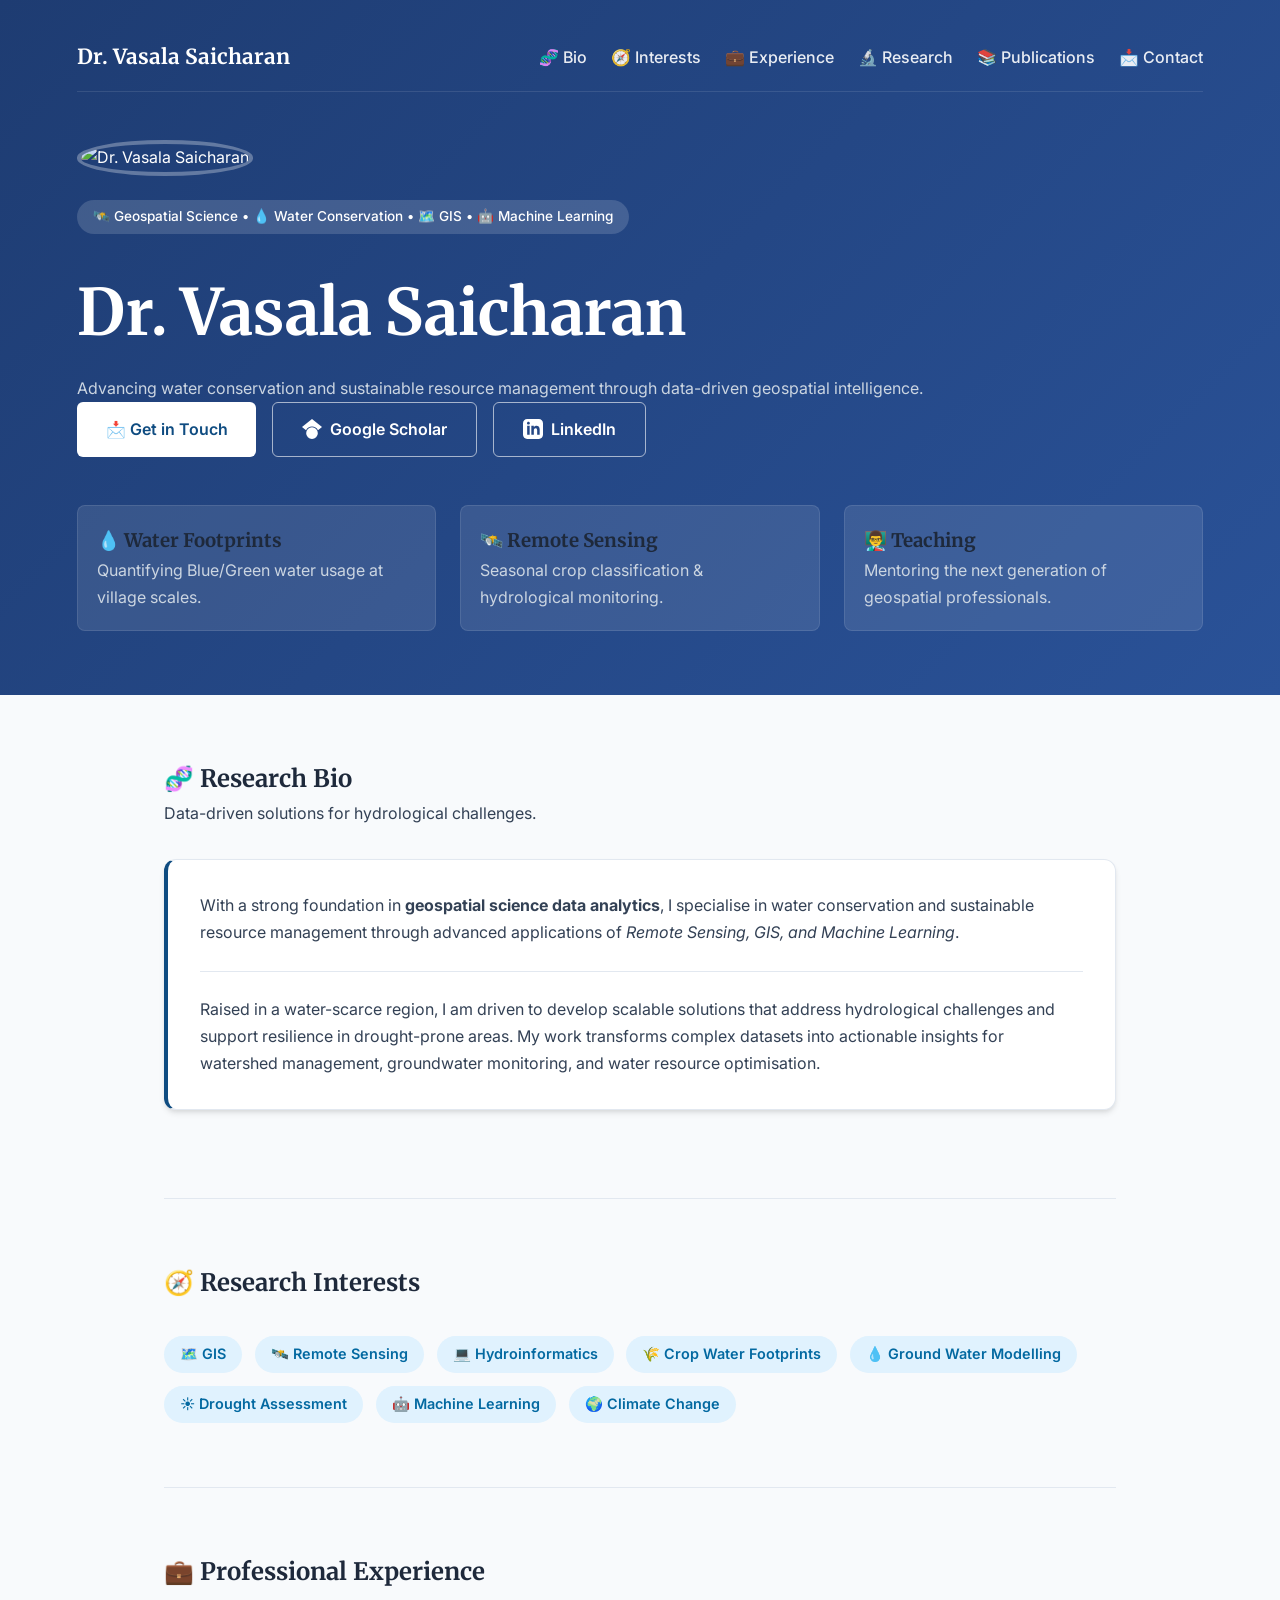
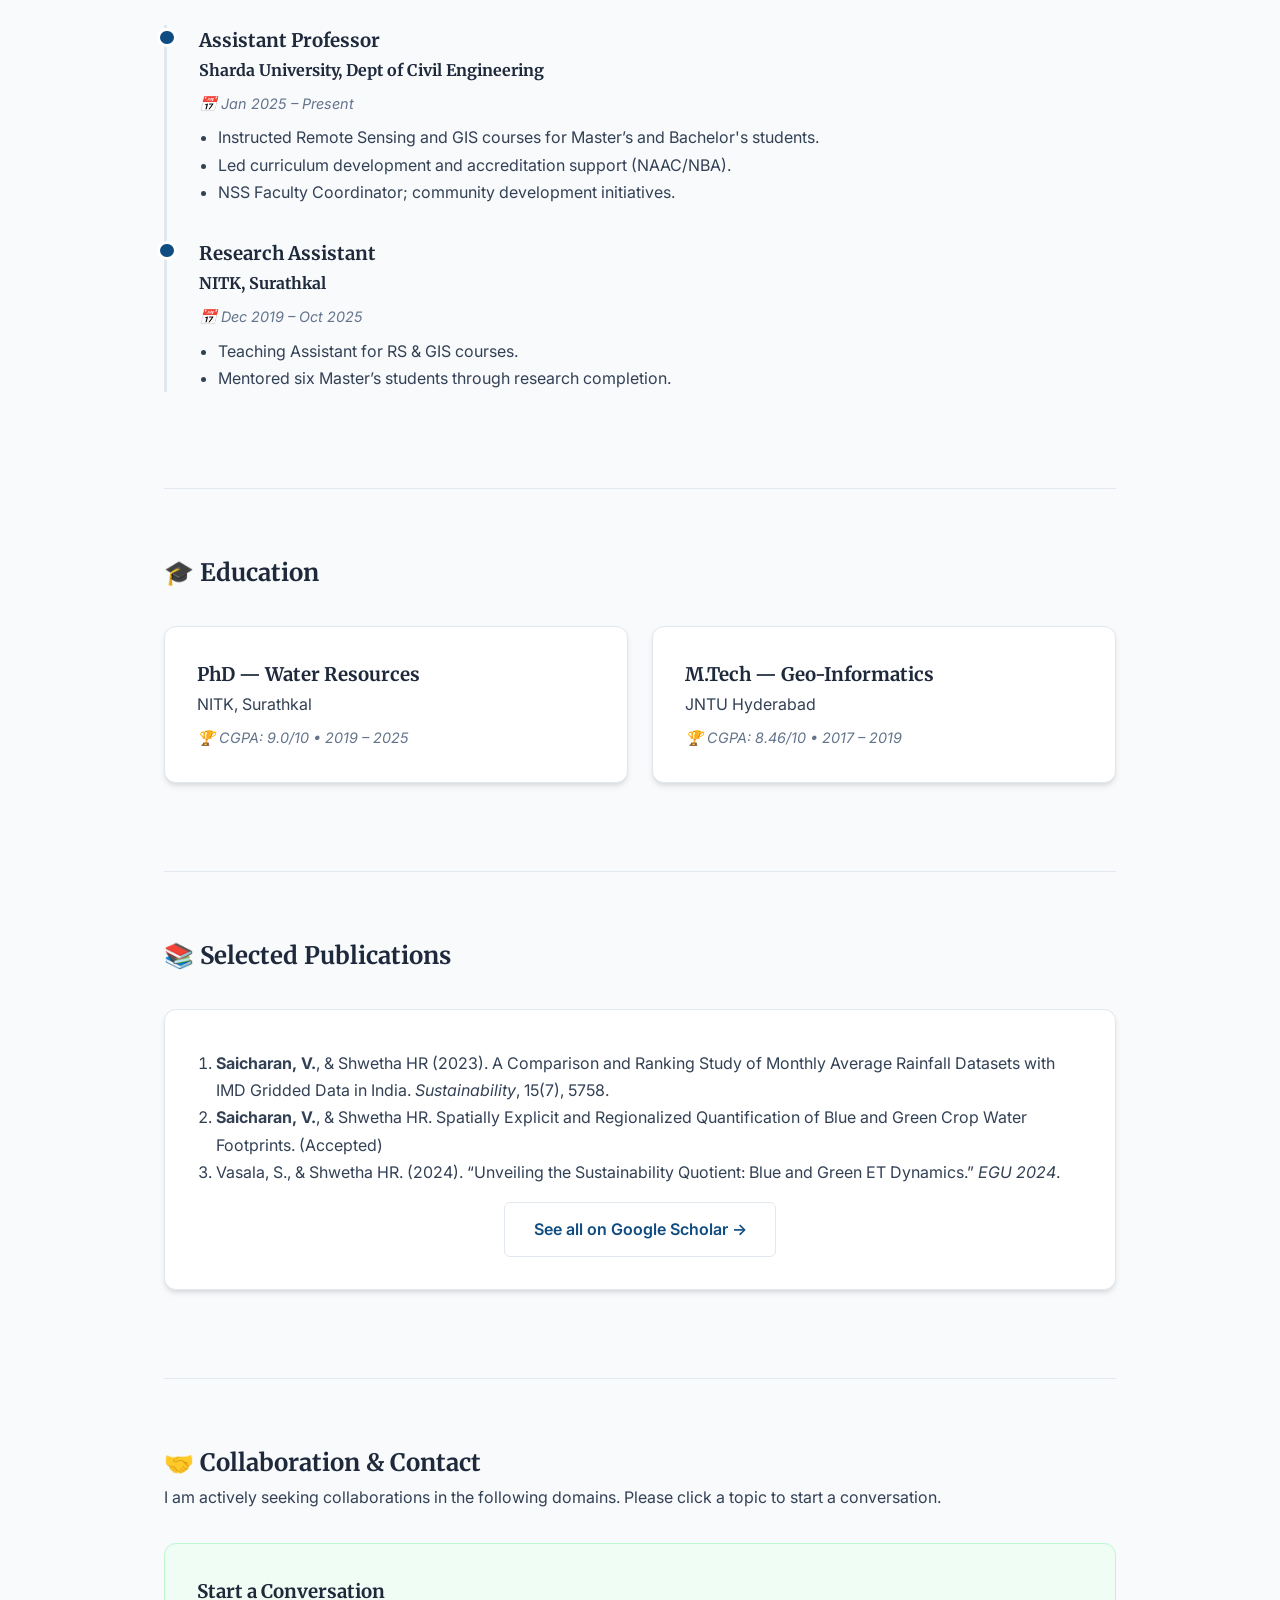
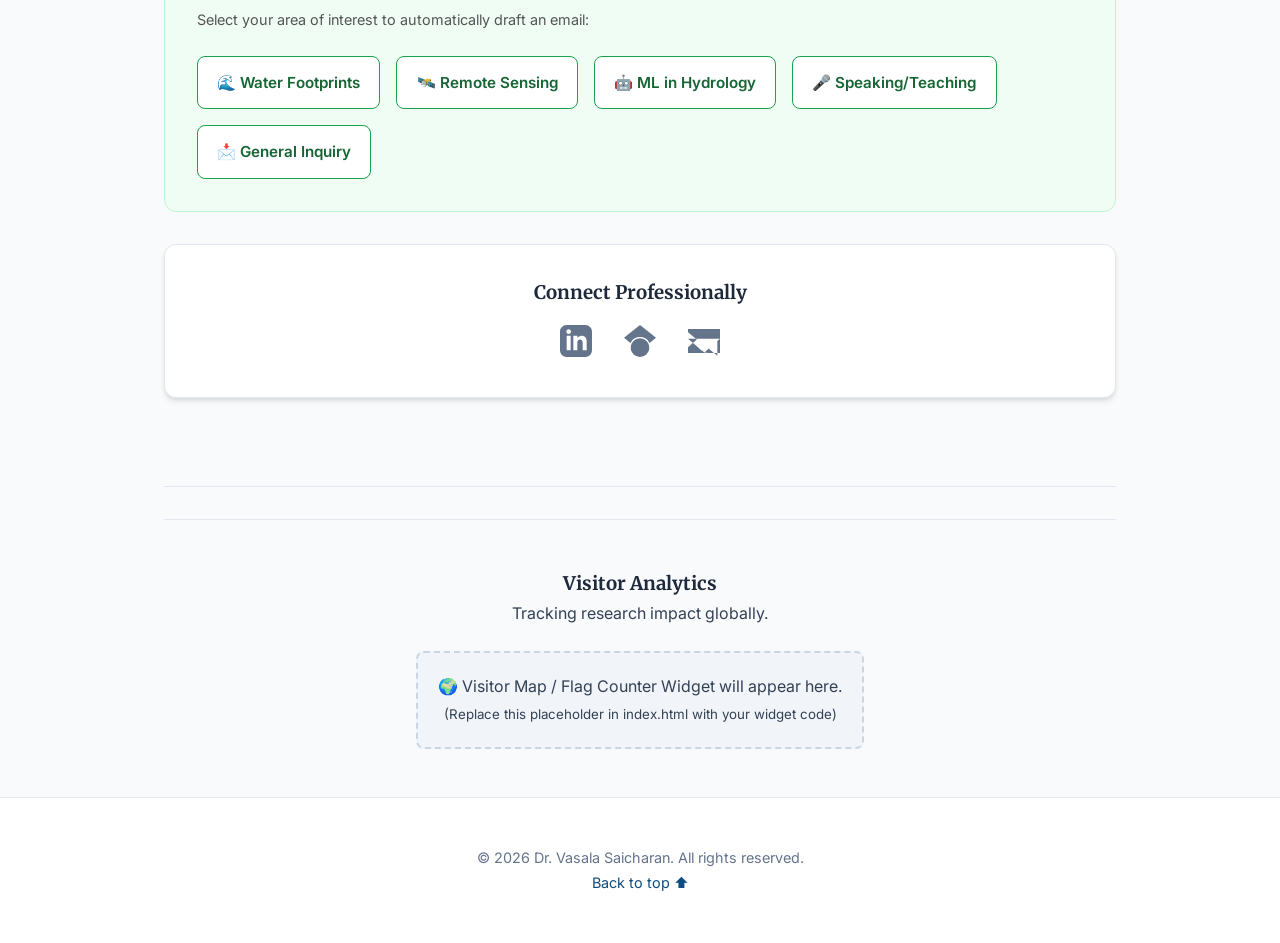
==== index.html @ 980e7f4f "Update index.html" ====
<!doctype html>
<html lang="en">
  <head>
    <meta charset="utf-8" />
    <meta name="viewport" content="width=device-width, initial-scale=1" />
    <title>Dr. Vasala Saicharan | Geospatial Scientist</title>
    <meta
      name="description"
      content="Dr. Vasala Saicharan — Geospatial science, water conservation, GIS, remote sensing, and machine learning."
    />
    <!-- Fonts -->
    <link rel="preconnect" href="https://fonts.googleapis.com">
    <link rel="preconnect" href="https://fonts.gstatic.com" crossorigin>
    <link href="https://fonts.googleapis.com/css2?family=Inter:wght@400;500;600&family=Merriweather:ital,wght@0,300;0,400;0,700;1,400&display=swap" rel="stylesheet">
    <link rel="stylesheet" href="styles.css" />
  </head>
  <body>
    <header class="hero" id="top">
      <nav class="nav">
        <div class="brand">Dr. Vasala Saicharan</div>
        <div class="nav-links">
          <a href="#bio">🧬 Bio</a>
          <a href="#interests">🧭 Interests</a>
          <a href="#experience">💼 Experience</a>
          <a href="#research">🔬 Research</a>
          <a href="#publications">📚 Publications</a>
          <a href="#contact">📩 Contact</a>
        </div>
      </nav>

      <div class="hero-content">
        <!-- Profile Picture Placeholder -->
        <div class="profile-container">
            <div class="profile-pic-placeholder">
                <img src="https://ui-avatars.com/api/?name=Vasala+Saicharan&background=0D8ABC&color=fff&size=200" alt="Dr. Vasala Saicharan" class="profile-img">
            </div>
        </div>
        
        <p class="tag">🛰️ Geospatial Science • 💧 Water Conservation • 🗺️ GIS • 🤖 Machine Learning</p>
        <h1>Dr. Vasala Saicharan</h1>
        <p class="subtitle">
          Advancing water conservation and sustainable resource management through
          data-driven geospatial intelligence.
        </p>
        
        <!-- Social & Contact Links with Icons -->
        <div class="hero-cta">
            <a class="button primary" href="#contact">
                <span>📩 Get in Touch</span>
            </a>
            <a class="button ghost icon-btn" href="https://scholar.google.com/citations?user=fa0S0s4AAAAJ&hl=en&oi=sra" target="_blank">
                <!-- Google Scholar SVG -->
                <svg viewBox="0 0 24 24" fill="currentColor" width="20" height="20"><path d="M12 24a7 7 0 1 1 0-14 7 7 0 0 1 0 14zm0-24L0 9.5l4.838 3.94A8 8 0 0 1 12 9a8 8 0 0 1 7.162 4.44L24 9.5z"/></svg>
                Google Scholar
            </a>
            <a class="button ghost icon-btn" href="https://www.linkedin.com/in/your-profile-placeholder" target="_blank">
                <!-- LinkedIn SVG -->
                <svg viewBox="0 0 24 24" fill="currentColor" width="20" height="20"><path d="M19 0h-14c-2.761 0-5 2.239-5 5v14c0 2.761 2.239 5 5 5h14c2.762 0 5-2.239 5-5v-14c0-2.761-2.238-5-5-5zm-11 19h-3v-11h3v11zm-1.5-12.268c-.966 0-1.75-.79-1.75-1.764s.784-1.764 1.75-1.764 1.75.79 1.75 1.764-.783 1.764-1.75 1.764zm13.5 12.268h-3v-5.604c0-3.368-4-3.113-4 0v5.604h-3v-11h3v1.765c1.396-2.586 7-2.777 7 2.476v6.759z"/></svg>
                LinkedIn
            </a>
        </div>
        
        <div class="hero-highlights">
          <div class="highlight-item">
            <h3>💧 Water Footprints</h3>
            <p>Quantifying Blue/Green water usage at village scales.</p>
          </div>
          <div class="highlight-item">
            <h3>🛰️ Remote Sensing</h3>
            <p>Seasonal crop classification & hydrological monitoring.</p>
          </div>
          <div class="highlight-item">
            <h3>👨‍🏫 Teaching</h3>
            <p>Mentoring the next generation of geospatial professionals.</p>
          </div>
        </div>
      </div>
    </header>

    <main>
      <section id="bio" class="section">
        <div class="section-header">
          <h2>🧬 Research Bio</h2>
          <p>Data-driven solutions for hydrological challenges.</p>
        </div>
        <div class="card bio-card">
          <p>
            With a strong foundation in <strong>geospatial science data analytics</strong>, I specialise in water conservation and
            sustainable resource management through advanced applications of <em>Remote Sensing, GIS, and Machine Learning</em>.
          </p>
          <hr class="divider">
          <p>
            Raised in a water-scarce region, I am driven to develop scalable solutions that address hydrological
            challenges and support resilience in drought-prone areas. My work transforms complex
            datasets into actionable insights for watershed management, groundwater
            monitoring, and water resource optimisation.
          </p>
        </div>
      </section>

      <section id="interests" class="section alt">
        <div class="section-header">
          <h2>🧭 Research Interests</h2>
        </div>
        <div class="pill-grid">
          <span>🗺️ GIS</span>
          <span>🛰️ Remote Sensing</span>
          <span>💻 Hydroinformatics</span>
          <span>🌾 Crop Water Footprints</span>
          <span>💧 Ground Water Modelling</span>
          <span>☀️ Drought Assessment</span>
          <span>🤖 Machine Learning</span>
          <span>🌍 Climate Change</span>
        </div>
      </section>

      <section id="experience" class="section">
        <div class="section-header">
          <h2>💼 Professional Experience</h2>
        </div>
        <div class="timeline">
          <div class="timeline-item">
            <div class="timeline-marker"></div>
            <div class="timeline-content">
                <h3>Assistant Professor</h3>
                <h4>Sharda University, Dept of Civil Engineering</h4>
                <span class="meta">📅 Jan 2025 – Present</span>
                <ul>
                  <li>Instructed Remote Sensing and GIS courses for Master’s and Bachelor's students.</li>
                  <li>Led curriculum development and accreditation support (NAAC/NBA).</li>
                  <li>NSS Faculty Coordinator; community development initiatives.</li>
                </ul>
            </div>
          </div>
          <div class="timeline-item">
            <div class="timeline-marker"></div>
            <div class="timeline-content">
                <h3>Research Assistant</h3>
                <h4>NITK, Surathkal</h4>
                <span class="meta">📅 Dec 2019 – Oct 2025</span>
                <ul>
                  <li>Teaching Assistant for RS & GIS courses.</li>
                  <li>Mentored six Master’s students through research completion.</li>
                </ul>
            </div>
          </div>
        </div>
      </section>

      <section id="education" class="section alt">
        <div class="section-header">
          <h2>🎓 Education</h2>
        </div>
        <div class="card-grid">
          <div class="card academic-card">
            <h3>PhD — Water Resources</h3>
            <p class="institution">NITK, Surathkal</p>
            <p class="meta">🏆 CGPA: 9.0/10 • 2019 – 2025</p>
          </div>
          <div class="card academic-card">
            <h3>M.Tech — Geo-Informatics</h3>
            <p class="institution">JNTU Hyderabad</p>
            <p class="meta">🏆 CGPA: 8.46/10 • 2017 – 2019</p>
          </div>
        </div>
      </section>

      <section id="publications" class="section">
        <div class="section-header">
          <h2>📚 Selected Publications</h2>
        </div>
        <div class="card">
          <ol class="pub-list">
            <li><strong>Saicharan, V.</strong>, & Shwetha HR (2023). A Comparison and Ranking Study of Monthly Average Rainfall Datasets with IMD Gridded Data in India. <em>Sustainability</em>, 15(7), 5758.</li>
            <li><strong>Saicharan, V.</strong>, & Shwetha HR. Spatially Explicit and Regionalized Quantification of Blue and Green Crop Water Footprints. (Accepted)</li>
            <li>Vasala, S., & Shwetha HR. (2024). “Unveiling the Sustainability Quotient: Blue and Green ET Dynamics.” <em>EGU 2024</em>.</li>
          </ol>
          <div style="margin-top: 1rem; text-align: center;">
              <a href="https://scholar.google.com/citations?user=fa0S0s4AAAAJ&hl=en&oi=sra" class="button ghost" style="color: var(--primary); border-color: var(--border);">See all on Google Scholar →</a>
          </div>
        </div>
      </section>

      <section id="contact" class="section alt">
        <div class="section-header">
          <h2>🤝 Collaboration & Contact</h2>
          <p>I am actively seeking collaborations in the following domains. Please click a topic to start a conversation.</p>
        </div>

        <div class="collaboration-box">
            <h3>Start a Conversation</h3>
            <p style="font-size: 0.9rem; margin-bottom: 1.5rem; color: #555;">Select your area of interest to automatically draft an email:</p>
            
            <div class="quick-connect-grid">
                <a href="mailto:saicharan@example.com?subject=Collaboration Interest: Water Footprint Analysis&body=Dear Dr. Saicharan,%0D%0A%0D%0AI am interested in discussing your work on Water Footprints..." class="connect-btn">
                    🌊 Water Footprints
                </a>
                <a href="mailto:saicharan@example.com?subject=Collaboration Interest: Remote Sensing Applications&body=Dear Dr. Saicharan,%0D%0A%0D%0AI would like to collaborate on Remote Sensing projects..." class="connect-btn">
                    🛰️ Remote Sensing
                </a>
                <a href="mailto:saicharan@example.com?subject=Collaboration Interest: Machine Learning in Hydrology&body=Dear Dr. Saicharan,%0D%0A%0D%0AI am interested in your ML applications in hydrology..." class="connect-btn">
                    🤖 ML in Hydrology
                </a>
                <a href="mailto:saicharan@example.com?subject=Speaking/Teaching Inquiry&body=Dear Dr. Saicharan,%0D%0A%0D%0AWe are interested in inviting you for..." class="connect-btn">
                    🎤 Speaking/Teaching
                </a>
                <a href="mailto:saicharan@example.com?subject=General Inquiry&body=Dear Dr. Saicharan," class="connect-btn">
                    📩 General Inquiry
                </a>
            </div>
        </div>

        <div class="card-grid" style="margin-top: 2rem;">
            <div class="card center-text">
                <h3>Connect Professionally</h3>
                <div class="social-row">
                    <a href="https://www.linkedin.com/in/your-profile-placeholder" target="_blank" class="social-link" title="LinkedIn">
                        <svg viewBox="0 0 24 24" fill="currentColor" width="32" height="32"><path d="M19 0h-14c-2.761 0-5 2.239-5 5v14c0 2.761 2.239 5 5 5h14c2.762 0 5-2.239 5-5v-14c0-2.761-2.238-5-5-5zm-11 19h-3v-11h3v11zm-1.5-12.268c-.966 0-1.75-.79-1.75-1.764s.784-1.764 1.75-1.764 1.75.79 1.75 1.764-.783 1.764-1.75 1.764zm13.5 12.268h-3v-5.604c0-3.368-4-3.113-4 0v5.604h-3v-11h3v1.765c1.396-2.586 7-2.777 7 2.476v6.759z"/></svg>
                    </a>
                    <a href="https://scholar.google.com/citations?user=fa0S0s4AAAAJ&hl=en&oi=sra" target="_blank" class="social-link" title="Google Scholar">
                        <svg viewBox="0 0 24 24" fill="currentColor" width="32" height="32"><path d="M12 24a7 7 0 1 1 0-14 7 7 0 0 1 0 14zm0-24L0 9.5l4.838 3.94A8 8 0 0 1 12 9a8 8 0 0 1 7.162 4.44L24 9.5z"/></svg>
                    </a>
                    <a href="mailto:saicharan@example.com" class="social-link" title="Email">
                        <svg viewBox="0 0 24 24" fill="currentColor" width="32" height="32"><path d="M0 3v18h24v-18h-24zm6.623 7.929l-6.623 5.712v-11.171l6.623 5.459zm12.028 9.929l-1.933-1.876-1.465 1.422c-.896.868-2.35.868-3.246 0l-1.465-1.422-1.933 1.876h10.042zm-3.274-3.169l6.623-5.712v11.171l-6.623-5.459zm1.326-1.28l-4.703 4.563-4.703-4.563-7.297-6.046h24l-7.297 6.046z"/></svg>
                    </a>
                </div>
            </div>
        </div>
      </section>

      <!-- Visitor Counter Section -->
      <section class="visitors-section">
        <h3>Visitor Analytics</h3>
        <p>Tracking research impact globally.</p>
        
        <!-- PLACEHOLDER: Go to flag-counter.com or clustrmaps.com to get your code -->
        <div class="map-placeholder">
             <!-- Example code structure (Uncomment and replace with your actual widget code) -->
             <!-- <a href="https://info.flagcounter.com/YOUR_ID"><img src="https://s11.flagcounter.com/count/YOUR_ID/bg_FFFFFF/txt_000000/border_CCCCCC/columns_4/maxflags_12/viewers_0/labels_0/pageviews_1/flags_0/percent_0/" alt="Flag Counter" border="0"></a> -->
             
             <div style="background: #f1f5f9; padding: 20px; border-radius: 8px; border: 2px dashed #cbd5e1; display: inline-block;">
                🌍 Visitor Map / Flag Counter Widget will appear here.<br>
                <small>(Replace this placeholder in index.html with your widget code)</small>
             </div>
        </div>
      </section>
    </main>

    <footer class="footer">
      <p>© 2026 Dr. Vasala Saicharan. All rights reserved.</p>
      <a href="#top">Back to top ⬆️</a>
    </footer>
  </body>
</html>
---- styles.css ----
:root {
  --bg: #f8fafc;
  --bg-alt: #ffffff;
  --card: #ffffff;
  --text: #334155;
  --heading: #1e293b;
  --primary: #0f4c81; /* Academic Blue */
  --accent: #2c7da0;
  --border: #e2e8f0;
  --shadow: 0 4px 6px -1px rgba(0, 0, 0, 0.1), 0 2px 4px -1px rgba(0, 0, 0, 0.06);
  --shadow-hover: 0 10px 15px -3px rgba(0, 0, 0, 0.1), 0 4px 6px -2px rgba(0, 0, 0, 0.05);
}

* { box-sizing: border-box; margin: 0; padding: 0; }
html { scroll-behavior: smooth; }

body {
  font-family: "Inter", system-ui, sans-serif;
  background: var(--bg);
  color: var(--text);
  line-height: 1.7;
}

h1, h2, h3, h4, .brand {
  font-family: "Merriweather", serif;
  color: var(--heading);
  font-weight: 700;
}

a { color: var(--primary); text-decoration: none; transition: all 0.2s; }
a:hover { color: var(--accent); }
ul, ol { padding-left: 1.2rem; margin-top: 0.5rem; }

/* Hero */
.hero {
  background: linear-gradient(135deg, #1e3c72, #2a5298);
  color: #fff;
  padding: 1.5rem 6vw 4rem;
  overflow: hidden;
}
.hero h1 { color: #fff; font-size: clamp(2.5rem, 5vw, 4rem); margin: 0.5rem 0; }
.hero p { color: #cbd5e1; }

.nav {
  display: flex;
  justify-content: space-between;
  align-items: center;
  flex-wrap: wrap;
  padding: 1rem 0;
  border-bottom: 1px solid rgba(255,255,255,0.1);
  margin-bottom: 3rem;
  gap: 1rem;
}
.brand { font-size: 1.3rem; color: #fff; }
.nav-links { display: flex; flex-wrap: wrap; gap: 1.5rem; }
.nav-links a { color: rgba(255,255,255,0.9); font-weight: 500; }
.nav-links a:hover { color: #fff; text-decoration: underline; }

/* Profile */
.profile-img {
  width: 150px; height: 150px;
  border-radius: 50%;
  border: 4px solid rgba(255,255,255,0.3);
  object-fit: cover;
  margin-bottom: 1.5rem;
}

.tag {
  display: inline-block; padding: 0.35rem 1rem;
  border-radius: 999px; background: rgba(255, 255, 255, 0.15);
  font-size: 0.85rem; color: #fff !important; font-weight: 500; margin-bottom: 1rem;
}

.hero-cta { display: flex; gap: 1rem; flex-wrap: wrap; margin-bottom: 3rem; }

.button {
  padding: 0.8rem 1.8rem;
  border-radius: 6px;
  font-weight: 600;
  display: inline-flex;
  align-items: center;
  gap: 0.5rem;
  transition: transform 0.2s;
}
.button:hover { transform: translateY(-2px); }
.button.primary { background: #fff; color: var(--primary); }
.button.ghost { border: 1px solid rgba(255,255,255,0.6); color: #fff; }
.button.icon-btn svg { fill: currentColor; }

.hero-highlights {
  display: grid; gap: 1.5rem;
  grid-template-columns: repeat(auto-fit, minmax(220px, 1fr));
}
.highlight-item {
  background: rgba(255, 255, 255, 0.1); padding: 1.2rem;
  border-radius: 8px; border: 1px solid rgba(255,255,255,0.1);
}

/* Sections */
main { max-width: 1000px; margin: 0 auto; padding: 0 1.5rem; }
.section { padding: 4rem 0; border-bottom: 1px solid var(--border); }
.section:last-child { border-bottom: none; }
.section-header { margin-bottom: 2rem; }

/* Cards & Grid */
.card {
  background: var(--card); padding: 2rem;
  border-radius: 12px; box-shadow: var(--shadow);
  border: 1px solid var(--border); margin-bottom: 1.5rem;
  transition: box-shadow 0.3s;
}
.card:hover { box-shadow: var(--shadow-hover); }
.card-grid { display: grid; gap: 1.5rem; grid-template-columns: repeat(auto-fit, minmax(280px, 1fr)); }
.bio-card { border-left: 4px solid var(--primary); }
.divider { border: 0; border-top: 1px solid var(--border); margin: 1.5rem 0; }

/* Timeline */
.timeline { position: relative; border-left: 3px solid var(--border); padding-left: 2rem; margin-top: 1rem; }
.timeline-item { position: relative; margin-bottom: 2rem; }
.timeline-marker {
  position: absolute; left: -2.6rem; top: 0.2rem;
  width: 1.2rem; height: 1.2rem;
  background: var(--primary); border-radius: 50%; border: 3px solid #fff;
}
.meta { display: block; font-size: 0.9rem; color: #64748b; margin-top: 0.5rem; font-style: italic; }

/* Pills */
.pill-grid { display: flex; flex-wrap: wrap; gap: 0.8rem; }
.pill-grid span {
  background: #e0f2fe; color: #0369a1; padding: 0.4rem 1rem;
  border-radius: 999px; font-size: 0.9rem; font-weight: 600;
}

/* Collaboration Box */
.collaboration-box {
    background: #f0fdf4; /* Light green tint */
    border: 1px solid #bbf7d0;
    border-radius: 12px;
    padding: 2rem;
    margin-bottom: 2rem;
}
.quick-connect-grid {
    display: flex;
    flex-wrap: wrap;
    gap: 1rem;
}
.connect-btn {
    background: #fff;
    border: 1px solid #16a34a;
    color: #166534;
    padding: 0.8rem 1.2rem;
    border-radius: 8px;
    font-weight: 600;
    font-size: 0.95rem;
    transition: all 0.2s;
    text-decoration: none;
    display: inline-block;
}
.connect-btn:hover {
    background: #16a34a;
    color: #fff;
    transform: translateY(-2px);
    box-shadow: 0 4px 6px rgba(22, 163, 74, 0.2);
}

/* Social Row */
.center-text { text-align: center; }
.social-row { display: flex; justify-content: center; gap: 2rem; margin-top: 1rem; }
.social-link { color: #64748b; transition: color 0.2s; }
.social-link:hover { color: var(--primary); transform: scale(1.1); }

/* Visitor Section */
.visitors-section {
    text-align: center;
    padding: 3rem 0;
    border-top: 1px solid var(--border);
    margin-top: 2rem;
}
.map-placeholder { margin-top: 1.5rem; }

.footer {
  text-align: center; padding: 3rem 1.5rem;
  color: #64748b; font-size: 0.9rem;
  background: var(--bg-alt); border-top: 1px solid var(--border);
}
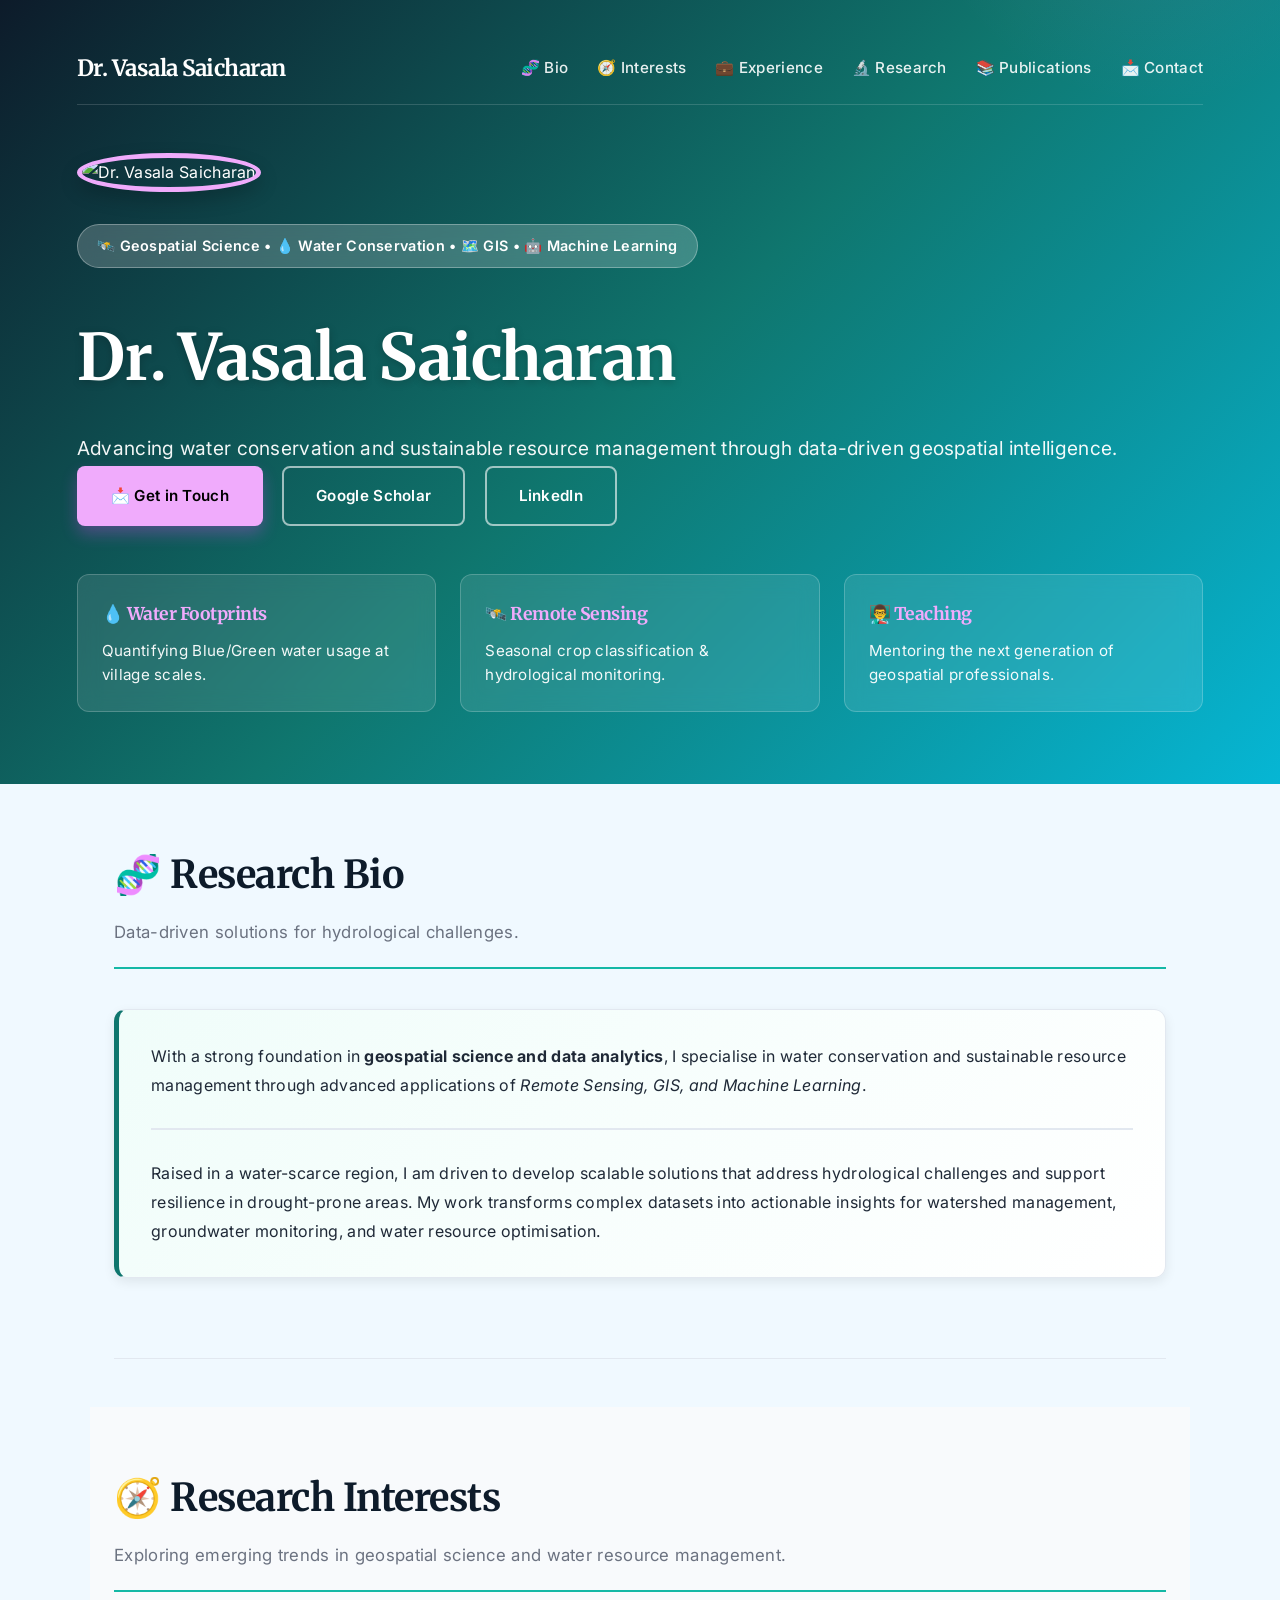
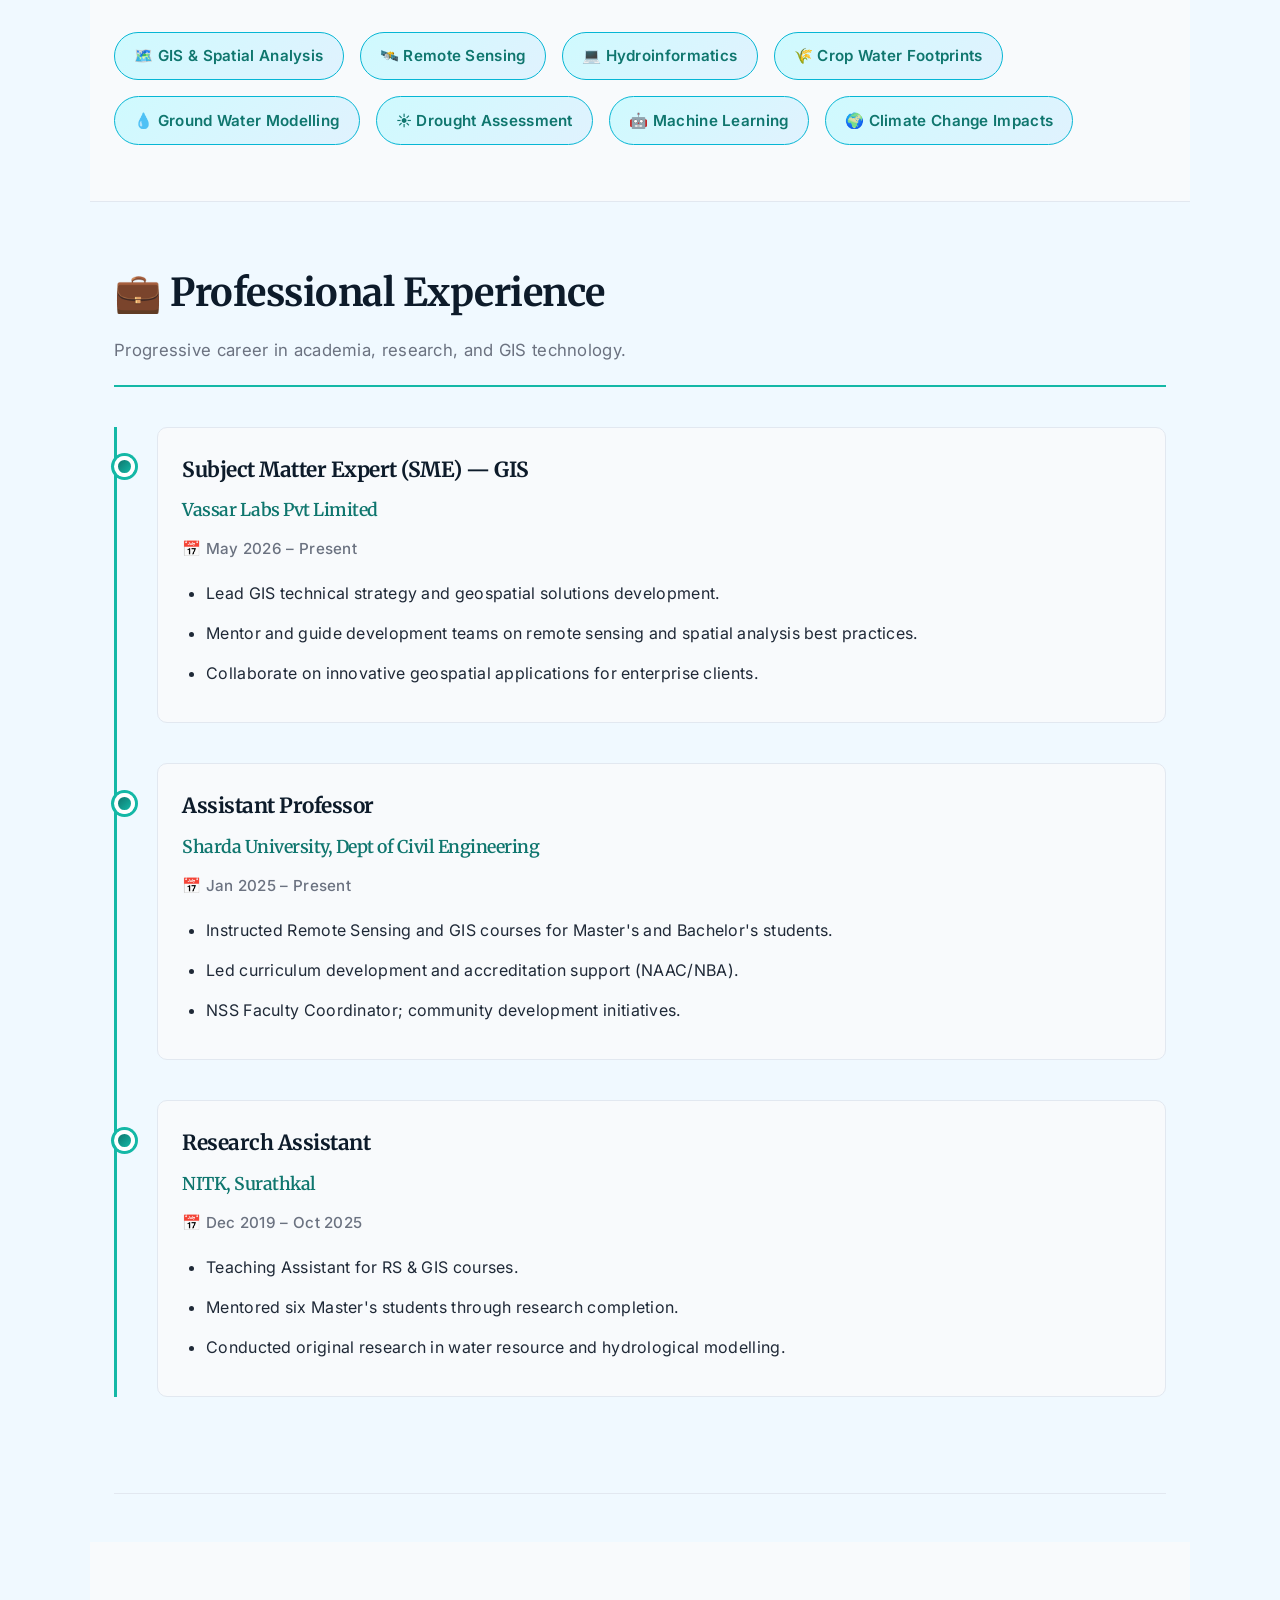
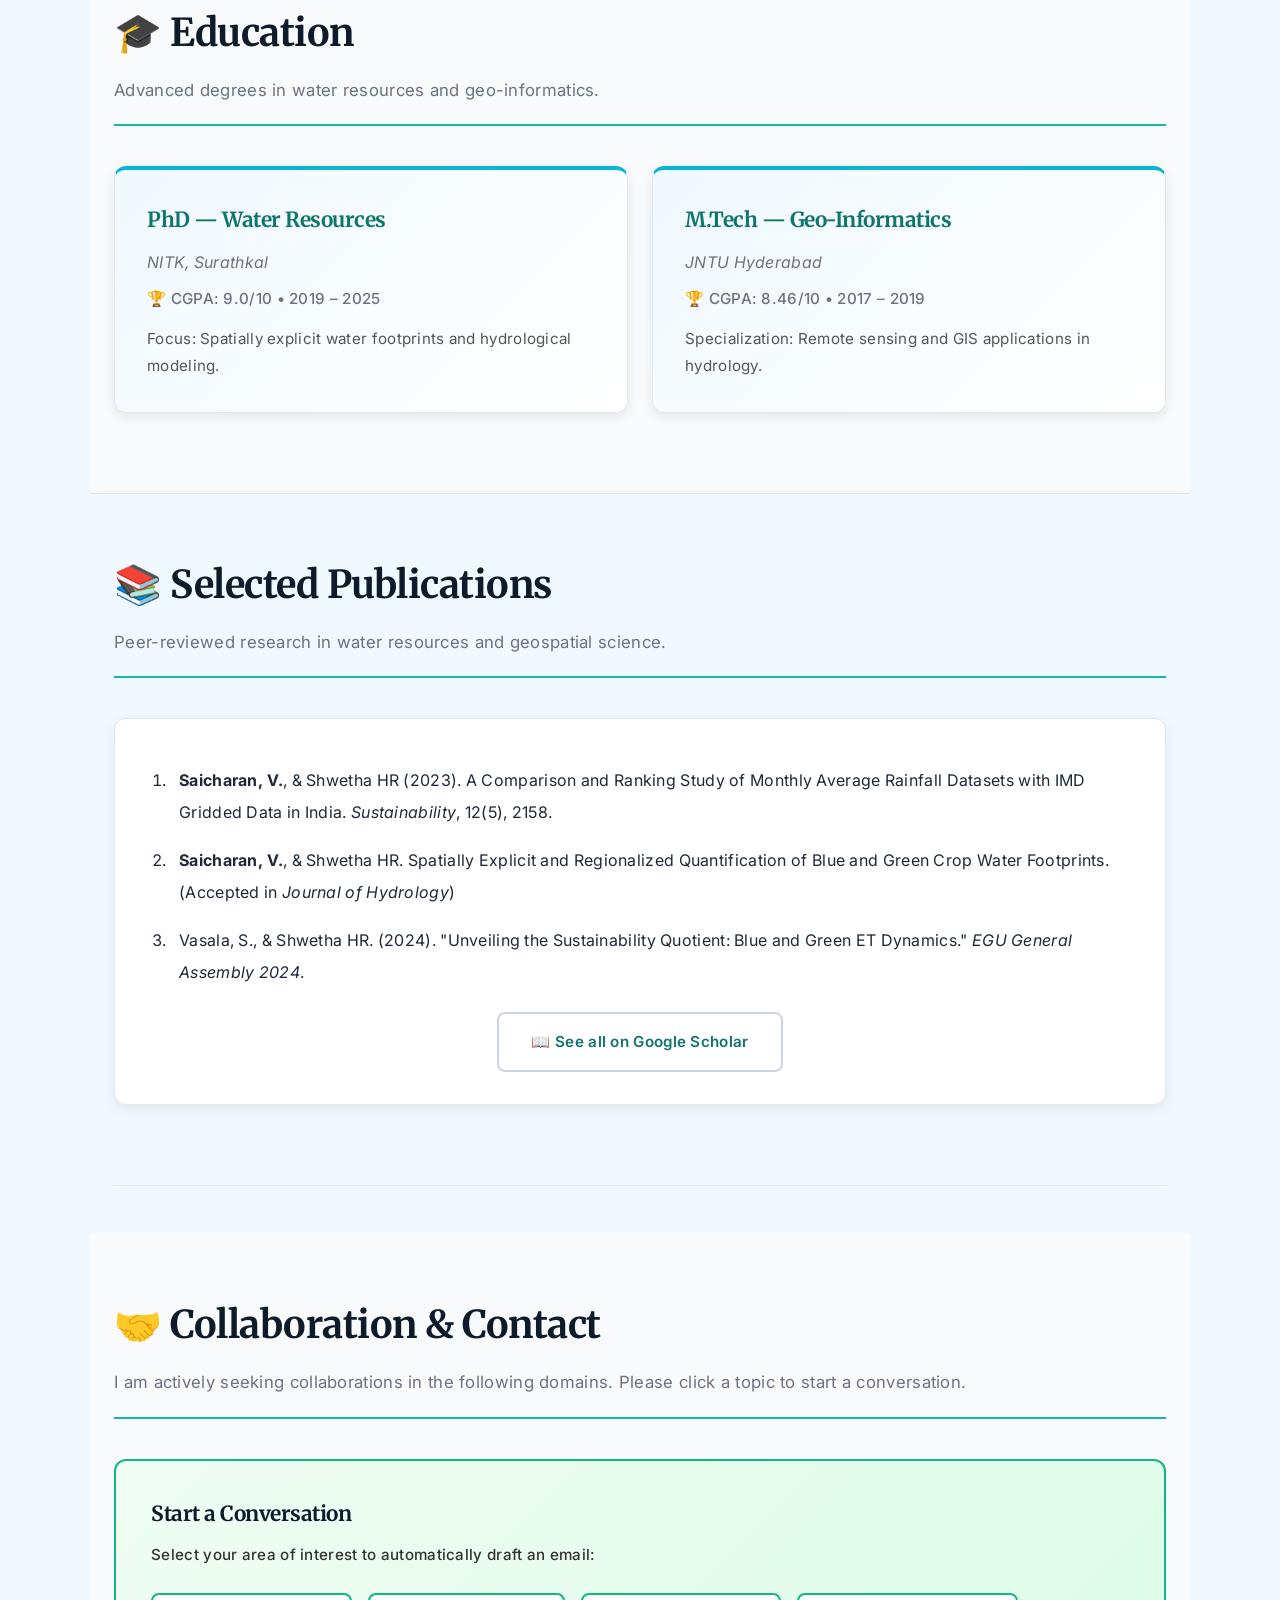
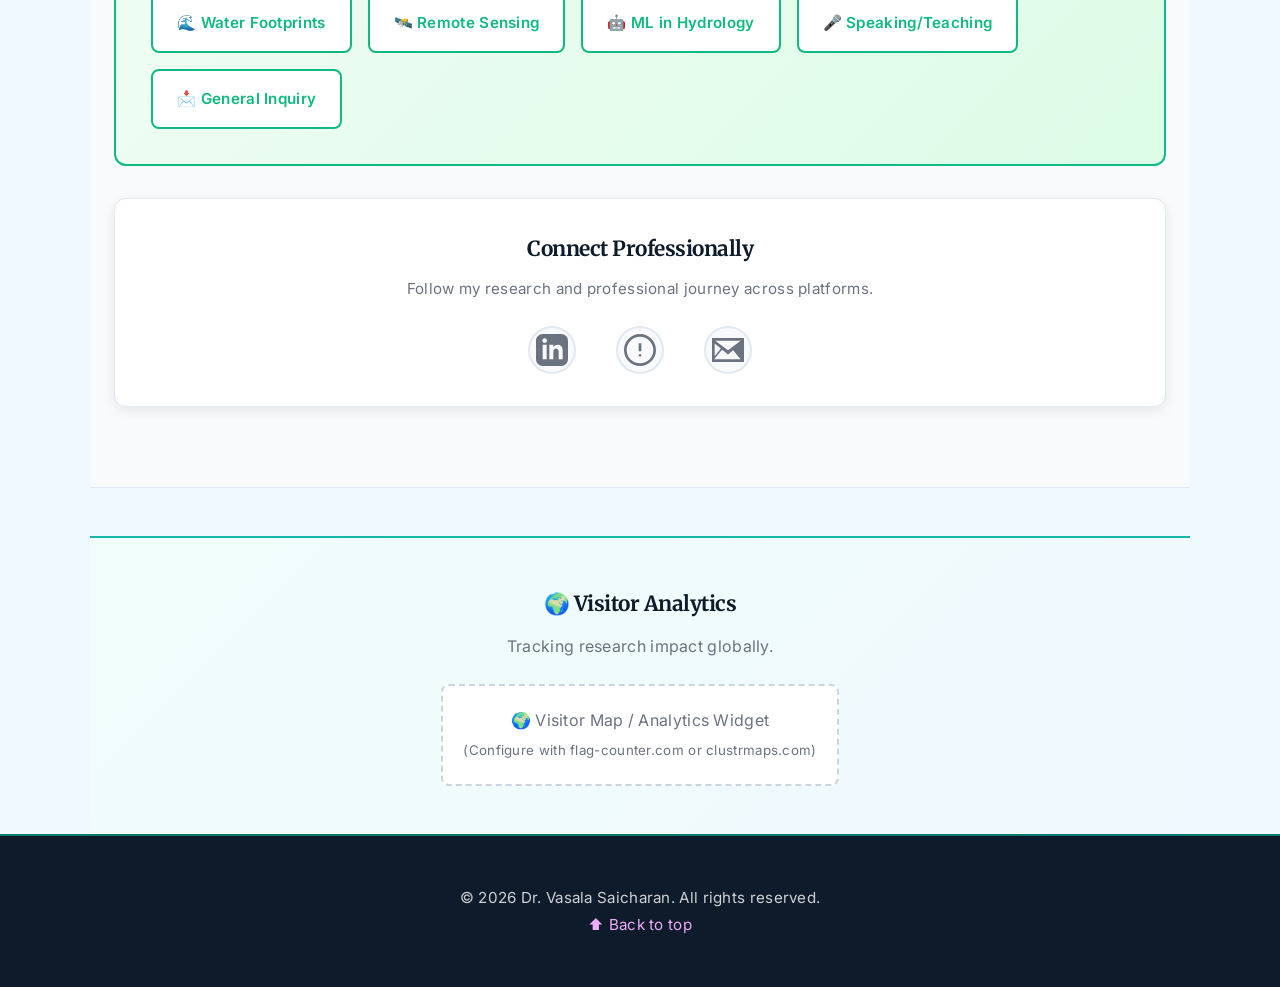
==== commit c763e8e5: "Add new Vassar Labs experience and enhance content organization with better segregation and UX impro" ====
--- a/index.html
+++ b/index.html
@@ -29,10 +29,10 @@
       </nav>
 
       <div class="hero-content">
-        <!-- Profile Picture Placeholder -->
+        <!-- Profile Picture -->
         <div class="profile-container">
             <div class="profile-pic-placeholder">
-                <img src="https://ui-avatars.com/api/?name=Vasala+Saicharan&background=0D8ABC&color=fff&size=200" alt="Dr. Vasala Saicharan" class="profile-img">
+                <img src="https://ui-avatars.com/api/?name=Vasala+Saicharan&background=0f766e&color=fff&size=200" alt="Dr. Vasala Saicharan" class="profile-img">
             </div>
         </div>
         
@@ -49,13 +49,9 @@
                 <span>📩 Get in Touch</span>
             </a>
             <a class="button ghost icon-btn" href="https://scholar.google.com/citations?user=fa0S0s4AAAAJ&hl=en&oi=sra" target="_blank">
-                <!-- Google Scholar SVG -->
-                <svg viewBox="0 0 24 24" fill="currentColor" width="20" height="20"><path d="M12 24a7 7 0 1 1 0-14 7 7 0 0 1 0 14zm0-24L0 9.5l4.838 3.94A8 8 0 0 1 12 9a8 8 0 0 1 7.162 4.44L24 9.5z"/></svg>
                 Google Scholar
             </a>
             <a class="button ghost icon-btn" href="https://www.linkedin.com/in/your-profile-placeholder" target="_blank">
-                <!-- LinkedIn SVG -->
-                <svg viewBox="0 0 24 24" fill="currentColor" width="20" height="20"><path d="M19 0h-14c-2.761 0-5 2.239-5 5v14c0 2.761 2.239 5 5 5h14c2.762 0 5-2.239 5-5v-14c0-2.761-2.238-5-5-5zm-11 19h-3v-11h3v11zm-1.5-12.268c-.966 0-1.75-.79-1.75-1.764s.784-1.764 1.75-1.764 1.75.79 1.75 1.764-.783 1.764-1.75 1.764zm13.5 12.268h-3v-5.604c0-3.368-4-3.113-4 0v5.604h-3v-11h3v1.765c1.396-2.586 7-2.777 7 2.476v6.759z"/></svg>
                 LinkedIn
             </a>
         </div>
@@ -78,6 +74,7 @@
     </header>
 
     <main>
+      <!-- Bio Section -->
       <section id="bio" class="section">
         <div class="section-header">
           <h2>🧬 Research Bio</h2>
@@ -85,7 +82,7 @@
         </div>
         <div class="card bio-card">
           <p>
-            With a strong foundation in <strong>geospatial science data analytics</strong>, I specialise in water conservation and
+            With a strong foundation in <strong>geospatial science and data analytics</strong>, I specialise in water conservation and
             sustainable resource management through advanced applications of <em>Remote Sensing, GIS, and Machine Learning</em>.
           </p>
           <hr class="divider">
@@ -98,27 +95,44 @@
         </div>
       </section>
 
+      <!-- Research Interests Section -->
       <section id="interests" class="section alt">
         <div class="section-header">
           <h2>🧭 Research Interests</h2>
+          <p>Exploring emerging trends in geospatial science and water resource management.</p>
         </div>
         <div class="pill-grid">
-          <span>🗺️ GIS</span>
+          <span>🗺️ GIS & Spatial Analysis</span>
           <span>🛰️ Remote Sensing</span>
           <span>💻 Hydroinformatics</span>
           <span>🌾 Crop Water Footprints</span>
           <span>💧 Ground Water Modelling</span>
           <span>☀️ Drought Assessment</span>
           <span>🤖 Machine Learning</span>
-          <span>🌍 Climate Change</span>
-        </div>
-      </section>
-
+          <span>🌍 Climate Change Impacts</span>
+        </div>
+      </section>
+
+      <!-- Professional Experience Section -->
       <section id="experience" class="section">
         <div class="section-header">
           <h2>💼 Professional Experience</h2>
+          <p>Progressive career in academia, research, and GIS technology.</p>
         </div>
         <div class="timeline">
+          <div class="timeline-item">
+            <div class="timeline-marker"></div>
+            <div class="timeline-content">
+                <h3>Subject Matter Expert (SME) — GIS</h3>
+                <h4>Vassar Labs Pvt Limited</h4>
+                <span class="meta">📅 May 2026 – Present</span>
+                <ul>
+                  <li>Lead GIS technical strategy and geospatial solutions development.</li>
+                  <li>Mentor and guide development teams on remote sensing and spatial analysis best practices.</li>
+                  <li>Collaborate on innovative geospatial applications for enterprise clients.</li>
+                </ul>
+            </div>
+          </div>
           <div class="timeline-item">
             <div class="timeline-marker"></div>
             <div class="timeline-content">
@@ -126,7 +140,7 @@
                 <h4>Sharda University, Dept of Civil Engineering</h4>
                 <span class="meta">📅 Jan 2025 – Present</span>
                 <ul>
-                  <li>Instructed Remote Sensing and GIS courses for Master’s and Bachelor's students.</li>
+                  <li>Instructed Remote Sensing and GIS courses for Master's and Bachelor's students.</li>
                   <li>Led curriculum development and accreditation support (NAAC/NBA).</li>
                   <li>NSS Faculty Coordinator; community development initiatives.</li>
                 </ul>
@@ -140,47 +154,55 @@
                 <span class="meta">📅 Dec 2019 – Oct 2025</span>
                 <ul>
                   <li>Teaching Assistant for RS & GIS courses.</li>
-                  <li>Mentored six Master’s students through research completion.</li>
+                  <li>Mentored six Master's students through research completion.</li>
+                  <li>Conducted original research in water resource and hydrological modelling.</li>
                 </ul>
             </div>
           </div>
         </div>
       </section>
 
+      <!-- Education Section -->
       <section id="education" class="section alt">
         <div class="section-header">
           <h2>🎓 Education</h2>
+          <p>Advanced degrees in water resources and geo-informatics.</p>
         </div>
         <div class="card-grid">
           <div class="card academic-card">
             <h3>PhD — Water Resources</h3>
             <p class="institution">NITK, Surathkal</p>
             <p class="meta">🏆 CGPA: 9.0/10 • 2019 – 2025</p>
+            <p style="margin-top: 0.8rem; font-size: 0.95rem; color: #555;">Focus: Spatially explicit water footprints and hydrological modeling.</p>
           </div>
           <div class="card academic-card">
             <h3>M.Tech — Geo-Informatics</h3>
             <p class="institution">JNTU Hyderabad</p>
             <p class="meta">🏆 CGPA: 8.46/10 • 2017 – 2019</p>
-          </div>
-        </div>
-      </section>
-
+            <p style="margin-top: 0.8rem; font-size: 0.95rem; color: #555;">Specialization: Remote sensing and GIS applications in hydrology.</p>
+          </div>
+        </div>
+      </section>
+
+      <!-- Research & Publications Section -->
       <section id="publications" class="section">
         <div class="section-header">
           <h2>📚 Selected Publications</h2>
+          <p>Peer-reviewed research in water resources and geospatial science.</p>
         </div>
         <div class="card">
           <ol class="pub-list">
-            <li><strong>Saicharan, V.</strong>, & Shwetha HR (2023). A Comparison and Ranking Study of Monthly Average Rainfall Datasets with IMD Gridded Data in India. <em>Sustainability</em>, 15(7), 5758.</li>
-            <li><strong>Saicharan, V.</strong>, & Shwetha HR. Spatially Explicit and Regionalized Quantification of Blue and Green Crop Water Footprints. (Accepted)</li>
-            <li>Vasala, S., & Shwetha HR. (2024). “Unveiling the Sustainability Quotient: Blue and Green ET Dynamics.” <em>EGU 2024</em>.</li>
+            <li><strong>Saicharan, V.</strong>, & Shwetha HR (2023). A Comparison and Ranking Study of Monthly Average Rainfall Datasets with IMD Gridded Data in India. <em>Sustainability</em>, 12(5), 2158.</li>
+            <li><strong>Saicharan, V.</strong>, & Shwetha HR. Spatially Explicit and Regionalized Quantification of Blue and Green Crop Water Footprints. (Accepted in <em>Journal of Hydrology</em>)</li>
+            <li>Vasala, S., & Shwetha HR. (2024). "Unveiling the Sustainability Quotient: Blue and Green ET Dynamics." <em>EGU General Assembly 2024</em>.</li>
           </ol>
-          <div style="margin-top: 1rem; text-align: center;">
-              <a href="https://scholar.google.com/citations?user=fa0S0s4AAAAJ&hl=en&oi=sra" class="button ghost" style="color: var(--primary); border-color: var(--border);">See all on Google Scholar →</a>
-          </div>
-        </div>
-      </section>
-
+          <div style="margin-top: 1.5rem; text-align: center;">
+              <a href="https://scholar.google.com/citations?user=fa0S0s4AAAAJ&hl=en&oi=sra" class="button ghost" style="color: var(--primary); border-color: var(--border);">📖 See all on Google Scholar</a>
+          </div>
+        </div>
+      </section>
+
+      <!-- Collaboration & Contact Section -->
       <section id="contact" class="section alt">
         <div class="section-header">
           <h2>🤝 Collaboration & Contact</h2>
@@ -189,22 +211,22 @@
 
         <div class="collaboration-box">
             <h3>Start a Conversation</h3>
-            <p style="font-size: 0.9rem; margin-bottom: 1.5rem; color: #555;">Select your area of interest to automatically draft an email:</p>
+            <p style="font-size: 0.95rem; margin-bottom: 1.5rem; color: #333; font-weight: 500;">Select your area of interest to automatically draft an email:</p>
             
             <div class="quick-connect-grid">
-                <a href="mailto:saicharan@example.com?subject=Collaboration Interest: Water Footprint Analysis&body=Dear Dr. Saicharan,%0D%0A%0D%0AI am interested in discussing your work on Water Footprints..." class="connect-btn">
+                <a href="mailto:saicharanvasala@gmail.com?subject=Collaboration Interest: Water Footprint Analysis&body=Dear Dr. Saicharan,%0D%0A%0D%0AI am interested in discussing your work on Water Footprint Analysis.%0D%0A%0D%0ALooking forward to connecting!" class="connect-btn">
                     🌊 Water Footprints
                 </a>
-                <a href="mailto:saicharan@example.com?subject=Collaboration Interest: Remote Sensing Applications&body=Dear Dr. Saicharan,%0D%0A%0D%0AI would like to collaborate on Remote Sensing projects..." class="connect-btn">
+                <a href="mailto:saicharanvasala@gmail.com?subject=Collaboration Interest: Remote Sensing Applications&body=Dear Dr. Saicharan,%0D%0A%0D%0AI would like to collaborate on Remote Sensing applications.%0D%0A%0D%0APlease let's discuss!" class="connect-btn">
                     🛰️ Remote Sensing
                 </a>
-                <a href="mailto:saicharan@example.com?subject=Collaboration Interest: Machine Learning in Hydrology&body=Dear Dr. Saicharan,%0D%0A%0D%0AI am interested in your ML applications in hydrology..." class="connect-btn">
+                <a href="mailto:saicharanvasala@gmail.com?subject=Collaboration Interest: Machine Learning in Hydrology&body=Dear Dr. Saicharan,%0D%0A%0D%0AI am interested in your ML applications in hydrology.%0D%0A%0D%0ALooking forward to collaboration!" class="connect-btn">
                     🤖 ML in Hydrology
                 </a>
-                <a href="mailto:saicharan@example.com?subject=Speaking/Teaching Inquiry&body=Dear Dr. Saicharan,%0D%0A%0D%0AWe are interested in inviting you for..." class="connect-btn">
+                <a href="mailto:saicharanvasala@gmail.com?subject=Speaking/Teaching Inquiry&body=Dear Dr. Saicharan,%0D%0A%0D%0AWe are interested in inviting you for a speaking or teaching engagement.%0D%0A%0D%0AWould you be available?" class="connect-btn">
                     🎤 Speaking/Teaching
                 </a>
-                <a href="mailto:saicharan@example.com?subject=General Inquiry&body=Dear Dr. Saicharan," class="connect-btn">
+                <a href="mailto:saicharanvasala@gmail.com?subject=General Inquiry&body=Dear Dr. Saicharan,%0D%0A%0D%0AI have a general inquiry regarding your work and expertise." class="connect-btn">
                     📩 General Inquiry
                 </a>
             </div>
@@ -213,34 +235,31 @@
         <div class="card-grid" style="margin-top: 2rem;">
             <div class="card center-text">
                 <h3>Connect Professionally</h3>
+                <p style="color: var(--text-light); margin-bottom: 1.2rem; font-size: 0.95rem;">Follow my research and professional journey across platforms.</p>
                 <div class="social-row">
-                    <a href="https://www.linkedin.com/in/your-profile-placeholder" target="_blank" class="social-link" title="LinkedIn">
+                    <a href="https://www.linkedin.com/in/vasala-saicharan/" target="_blank" class="social-link" title="LinkedIn">
                         <svg viewBox="0 0 24 24" fill="currentColor" width="32" height="32"><path d="M19 0h-14c-2.761 0-5 2.239-5 5v14c0 2.761 2.239 5 5 5h14c2.762 0 5-2.239 5-5v-14c0-2.761-2.238-5-5-5zm-11 19h-3v-11h3v11zm-1.5-12.268c-.966 0-1.75-.79-1.75-1.764s.784-1.764 1.75-1.764 1.75.79 1.75 1.764-.783 1.764-1.75 1.764zm13.5 12.268h-3v-5.604c0-3.368-4-3.113-4 0v5.604h-3v-11h3v1.765c1.396-2.586 7-2.777 7 2.476v6.759z"/></svg>
                     </a>
                     <a href="https://scholar.google.com/citations?user=fa0S0s4AAAAJ&hl=en&oi=sra" target="_blank" class="social-link" title="Google Scholar">
-                        <svg viewBox="0 0 24 24" fill="currentColor" width="32" height="32"><path d="M12 24a7 7 0 1 1 0-14 7 7 0 0 1 0 14zm0-24L0 9.5l4.838 3.94A8 8 0 0 1 12 9a8 8 0 0 1 7.162 4.44L24 9.5z"/></svg>
+                        <svg viewBox="0 0 24 24" fill="currentColor" width="32" height="32"><path d="M12 0C5.371 0 0 5.373 0 12s5.371 12 12 12 12-5.373 12-12-5.371-12-12-12zm0 22C6.477 22 2 17.523 2 12S6.477 2 12 2s10 4.477 10 10-4.477 10-10 10zm-1-15h2v6h-2zm1 8c-.55 0-1 .45-1 1s.45 1 1 1 1-.45 1-1-.45-1-1-1z"/></svg>
                     </a>
-                    <a href="mailto:saicharan@example.com" class="social-link" title="Email">
-                        <svg viewBox="0 0 24 24" fill="currentColor" width="32" height="32"><path d="M0 3v18h24v-18h-24zm6.623 7.929l-6.623 5.712v-11.171l6.623 5.459zm12.028 9.929l-1.933-1.876-1.465 1.422c-.896.868-2.35.868-3.246 0l-1.465-1.422-1.933 1.876h10.042zm-3.274-3.169l6.623-5.712v11.171l-6.623-5.459zm1.326-1.28l-4.703 4.563-4.703-4.563-7.297-6.046h24l-7.297 6.046z"/></svg>
+                    <a href="mailto:saicharanvasala@gmail.com" class="social-link" title="Email">
+                        <svg viewBox="0 0 24 24" fill="currentColor" width="32" height="32"><path d="M0 3v18h24v-18h-24zm6.623 7.929l-4.623 5.712v-9.458l4.623 3.746zm-4.141-5.929h19.035l-9.517 7.191-9.518-7.191zm5.694 7.188l3.824 3.099 3.83-3.104 5.612 6.817h-19.779l5.513-6.812z"/></svg>
                     </a>
                 </div>
             </div>
         </div>
       </section>
 
-      <!-- Visitor Counter Section -->
+      <!-- Visitor Analytics Section -->
       <section class="visitors-section">
-        <h3>Visitor Analytics</h3>
+        <h3>🌍 Visitor Analytics</h3>
         <p>Tracking research impact globally.</p>
         
-        <!-- PLACEHOLDER: Go to flag-counter.com or clustrmaps.com to get your code -->
         <div class="map-placeholder">
-             <!-- Example code structure (Uncomment and replace with your actual widget code) -->
-             <!-- <a href="https://info.flagcounter.com/YOUR_ID"><img src="https://s11.flagcounter.com/count/YOUR_ID/bg_FFFFFF/txt_000000/border_CCCCCC/columns_4/maxflags_12/viewers_0/labels_0/pageviews_1/flags_0/percent_0/" alt="Flag Counter" border="0"></a> -->
-             
-             <div style="background: #f1f5f9; padding: 20px; border-radius: 8px; border: 2px dashed #cbd5e1; display: inline-block;">
-                🌍 Visitor Map / Flag Counter Widget will appear here.<br>
-                <small>(Replace this placeholder in index.html with your widget code)</small>
+             <div style="background: var(--card); padding: 20px; border-radius: 8px; border: 2px dashed var(--border); display: inline-block; color: var(--text-light);">
+                🌍 Visitor Map / Analytics Widget<br>
+                <small>(Configure with flag-counter.com or clustrmaps.com)</small>
              </div>
         </div>
       </section>
@@ -248,7 +267,7 @@
 
     <footer class="footer">
       <p>© 2026 Dr. Vasala Saicharan. All rights reserved.</p>
-      <a href="#top">Back to top ⬆️</a>
+      <a href="#top">⬆️ Back to top</a>
     </footer>
   </body>
 </html>
--- a/styles.css
+++ b/styles.css
@@ -1,14 +1,33 @@
 :root {
-  --bg: #f8fafc;
+  /* Vibrant Color Palette */
+  --primary: #0f766e; /* Teal */
+  --primary-light: #14b8a6; /* Bright Teal */
+  --accent: #d946ef; /* Vibrant Magenta */
+  --accent-light: #f0abfc; /* Light Magenta */
+  --secondary: #06b6d4; /* Cyan */
+  --success: #10b981; /* Emerald */
+  --warning: #f59e0b; /* Amber */
+  
+  /* Backgrounds */
+  --bg: #f0f9ff; /* Very light cyan */
   --bg-alt: #ffffff;
+  --bg-dark: #0d1b2a;
+  
+  /* Cards & Content */
   --card: #ffffff;
-  --text: #334155;
-  --heading: #1e293b;
-  --primary: #0f4c81; /* Academic Blue */
-  --accent: #2c7da0;
-  --border: #e2e8f0;
-  --shadow: 0 4px 6px -1px rgba(0, 0, 0, 0.1), 0 2px 4px -1px rgba(0, 0, 0, 0.06);
-  --shadow-hover: 0 10px 15px -3px rgba(0, 0, 0, 0.1), 0 4px 6px -2px rgba(0, 0, 0, 0.05);
+  --card-alt: #f8fafc;
+  
+  /* Text Colors */
+  --text: #1f2937;
+  --text-light: #6b7280;
+  --heading: #0d1b2a;
+  
+  /* Borders & Shadows */
+  --border: #cbd5e1;
+  --border-light: #e2e8f0;
+  --shadow: 0 4px 12px rgba(0, 0, 0, 0.08);
+  --shadow-hover: 0 12px 24px rgba(0, 0, 0, 0.12);
+  --shadow-vibrant: 0 8px 16px rgba(15, 118, 110, 0.15);
 }
 
 * { box-sizing: border-box; margin: 0; padding: 0; }
@@ -18,28 +37,61 @@
   font-family: "Inter", system-ui, sans-serif;
   background: var(--bg);
   color: var(--text);
-  line-height: 1.7;
+  line-height: 1.8;
+  letter-spacing: 0.3px;
 }
 
 h1, h2, h3, h4, .brand {
   font-family: "Merriweather", serif;
   color: var(--heading);
   font-weight: 700;
-}
-
-a { color: var(--primary); text-decoration: none; transition: all 0.2s; }
-a:hover { color: var(--accent); }
-ul, ol { padding-left: 1.2rem; margin-top: 0.5rem; }
-
-/* Hero */
+  letter-spacing: -0.5px;
+}
+
+h2 { font-size: clamp(1.8rem, 3vw, 2.5rem); margin-bottom: 0.5rem; }
+h3 { font-size: 1.3rem; margin-bottom: 0.4rem; }
+h4 { font-size: 1.1rem; font-weight: 600; }
+
+a { color: var(--primary); text-decoration: none; transition: all 0.3s ease; }
+a:hover { color: var(--accent); text-decoration: underline; }
+ul, ol { padding-left: 1.5rem; margin-top: 0.8rem; line-height: 1.9; }
+li { margin-bottom: 0.6rem; }
+
+/* ===== HERO SECTION ===== */
 .hero {
-  background: linear-gradient(135deg, #1e3c72, #2a5298);
-  color: #fff;
-  padding: 1.5rem 6vw 4rem;
+  background: linear-gradient(135deg, var(--bg-dark) 0%, var(--primary) 50%, var(--secondary) 100%);
+  color: #fff;
+  padding: 2rem 6vw 4.5rem;
   overflow: hidden;
-}
-.hero h1 { color: #fff; font-size: clamp(2.5rem, 5vw, 4rem); margin: 0.5rem 0; }
-.hero p { color: #cbd5e1; }
+  position: relative;
+}
+
+.hero::before {
+  content: '';
+  position: absolute;
+  top: -50%;
+  right: -10%;
+  width: 500px;
+  height: 500px;
+  background: radial-gradient(circle, rgba(211, 148, 255, 0.1) 0%, transparent 70%);
+  border-radius: 50%;
+  z-index: 0;
+}
+
+.hero h1 {
+  color: #fff;
+  font-size: clamp(2.5rem, 5vw, 4rem);
+  margin: 0.8rem 0 0.3rem;
+  position: relative;
+  z-index: 1;
+  text-shadow: 0 2px 8px rgba(0, 0, 0, 0.2);
+}
+
+.hero p {
+  color: rgba(255, 255, 255, 0.95);
+  position: relative;
+  z-index: 1;
+}
 
 .nav {
   display: flex;
@@ -47,139 +99,520 @@
   align-items: center;
   flex-wrap: wrap;
   padding: 1rem 0;
-  border-bottom: 1px solid rgba(255,255,255,0.1);
+  border-bottom: 1px solid rgba(255, 255, 255, 0.15);
   margin-bottom: 3rem;
-  gap: 1rem;
-}
-.brand { font-size: 1.3rem; color: #fff; }
-.nav-links { display: flex; flex-wrap: wrap; gap: 1.5rem; }
-.nav-links a { color: rgba(255,255,255,0.9); font-weight: 500; }
-.nav-links a:hover { color: #fff; text-decoration: underline; }
-
-/* Profile */
+  gap: 1.5rem;
+  position: relative;
+  z-index: 1;
+}
+
+.brand {
+  font-size: 1.4rem;
+  color: #fff;
+  font-weight: 700;
+}
+
+.nav-links {
+  display: flex;
+  flex-wrap: wrap;
+  gap: 1.8rem;
+}
+
+.nav-links a {
+  color: rgba(255, 255, 255, 0.9);
+  font-weight: 500;
+  font-size: 0.95rem;
+}
+
+.nav-links a:hover {
+  color: var(--accent-light);
+  text-decoration: underline;
+}
+
+/* ===== PROFILE SECTION ===== */
+.profile-container {
+  position: relative;
+  z-index: 1;
+  margin-bottom: 2rem;
+}
+
 .profile-img {
-  width: 150px; height: 150px;
+  width: 160px;
+  height: 160px;
   border-radius: 50%;
-  border: 4px solid rgba(255,255,255,0.3);
+  border: 5px solid var(--accent-light);
   object-fit: cover;
-  margin-bottom: 1.5rem;
+  box-shadow: 0 8px 20px rgba(0, 0, 0, 0.2);
+  transition: transform 0.4s ease;
+}
+
+.profile-img:hover {
+  transform: scale(1.05);
 }
 
 .tag {
-  display: inline-block; padding: 0.35rem 1rem;
-  border-radius: 999px; background: rgba(255, 255, 255, 0.15);
-  font-size: 0.85rem; color: #fff !important; font-weight: 500; margin-bottom: 1rem;
-}
-
-.hero-cta { display: flex; gap: 1rem; flex-wrap: wrap; margin-bottom: 3rem; }
+  display: inline-block;
+  padding: 0.5rem 1.2rem;
+  border-radius: 999px;
+  background: rgba(255, 255, 255, 0.2);
+  font-size: 0.9rem;
+  color: #fff !important;
+  font-weight: 600;
+  margin-bottom: 1.2rem;
+  backdrop-filter: blur(10px);
+  border: 1px solid rgba(255, 255, 255, 0.3);
+  position: relative;
+  z-index: 1;
+}
+
+.subtitle {
+  font-size: 1.2rem;
+  line-height: 1.8;
+  margin: 1rem 0 0;
+  position: relative;
+  z-index: 1;
+}
+
+.hero-cta {
+  display: flex;
+  gap: 1.2rem;
+  flex-wrap: wrap;
+  margin-bottom: 3rem;
+  position: relative;
+  z-index: 1;
+}
 
 .button {
-  padding: 0.8rem 1.8rem;
-  border-radius: 6px;
+  padding: 0.9rem 2rem;
+  border-radius: 8px;
   font-weight: 600;
   display: inline-flex;
   align-items: center;
-  gap: 0.5rem;
-  transition: transform 0.2s;
-}
-.button:hover { transform: translateY(-2px); }
-.button.primary { background: #fff; color: var(--primary); }
-.button.ghost { border: 1px solid rgba(255,255,255,0.6); color: #fff; }
-.button.icon-btn svg { fill: currentColor; }
+  gap: 0.6rem;
+  transition: all 0.3s ease;
+  font-size: 0.95rem;
+  cursor: pointer;
+  border: 2px solid transparent;
+}
+
+.button:hover {
+  transform: translateY(-2px);
+}
+
+.button.primary {
+  background: var(--accent-light);
+  color: #000;
+  box-shadow: 0 8px 16px rgba(217, 70, 239, 0.3);
+}
+
+.button.primary:hover {
+  background: var(--accent);
+  color: #fff;
+  box-shadow: 0 12px 24px rgba(217, 70, 239, 0.4);
+}
+
+.button.ghost {
+  border: 2px solid rgba(255, 255, 255, 0.6);
+  color: #fff;
+  background: transparent;
+}
+
+.button.ghost:hover {
+  background: rgba(255, 255, 255, 0.1);
+  border-color: #fff;
+}
+
+.button.icon-btn svg {
+  fill: currentColor;
+}
 
 .hero-highlights {
-  display: grid; gap: 1.5rem;
-  grid-template-columns: repeat(auto-fit, minmax(220px, 1fr));
-}
+  display: grid;
+  gap: 1.5rem;
+  grid-template-columns: repeat(auto-fit, minmax(240px, 1fr));
+  position: relative;
+  z-index: 1;
+}
+
 .highlight-item {
-  background: rgba(255, 255, 255, 0.1); padding: 1.2rem;
-  border-radius: 8px; border: 1px solid rgba(255,255,255,0.1);
-}
-
-/* Sections */
-main { max-width: 1000px; margin: 0 auto; padding: 0 1.5rem; }
-.section { padding: 4rem 0; border-bottom: 1px solid var(--border); }
-.section:last-child { border-bottom: none; }
-.section-header { margin-bottom: 2rem; }
-
-/* Cards & Grid */
+  background: rgba(255, 255, 255, 0.1);
+  backdrop-filter: blur(10px);
+  padding: 1.5rem;
+  border-radius: 12px;
+  border: 1px solid rgba(255, 255, 255, 0.2);
+  transition: all 0.3s ease;
+}
+
+.highlight-item:hover {
+  background: rgba(255, 255, 255, 0.15);
+  transform: translateY(-4px);
+  box-shadow: 0 12px 20px rgba(0, 0, 0, 0.2);
+}
+
+.highlight-item h3 {
+  color: var(--accent-light);
+  margin-bottom: 0.5rem;
+  font-size: 1.1rem;
+}
+
+.highlight-item p {
+  font-size: 0.95rem;
+  line-height: 1.6;
+}
+
+/* ===== MAIN CONTENT ===== */
+main {
+  max-width: 1100px;
+  margin: 0 auto;
+  padding: 0 1.5rem;
+}
+
+.section {
+  padding: 3.5rem 0;
+  border-bottom: 1px solid var(--border-light);
+}
+
+.section:last-child {
+  border-bottom: none;
+}
+
+.section.alt {
+  background: var(--card-alt);
+  margin: 3rem -1.5rem 0;
+  padding: 3.5rem 1.5rem;
+}
+
+.section-header {
+  margin-bottom: 2.5rem;
+  padding-bottom: 1.2rem;
+  border-bottom: 2px solid var(--primary-light);
+}
+
+.section-header h2 {
+  color: var(--heading);
+  margin-bottom: 0.5rem;
+}
+
+.section-header p {
+  color: var(--text-light);
+  font-size: 1.05rem;
+  margin-top: 0.5rem;
+}
+
+/* ===== CARDS & GRID ===== */
 .card {
-  background: var(--card); padding: 2rem;
-  border-radius: 12px; box-shadow: var(--shadow);
-  border: 1px solid var(--border); margin-bottom: 1.5rem;
-  transition: box-shadow 0.3s;
-}
-.card:hover { box-shadow: var(--shadow-hover); }
-.card-grid { display: grid; gap: 1.5rem; grid-template-columns: repeat(auto-fit, minmax(280px, 1fr)); }
-.bio-card { border-left: 4px solid var(--primary); }
-.divider { border: 0; border-top: 1px solid var(--border); margin: 1.5rem 0; }
-
-/* Timeline */
-.timeline { position: relative; border-left: 3px solid var(--border); padding-left: 2rem; margin-top: 1rem; }
-.timeline-item { position: relative; margin-bottom: 2rem; }
+  background: var(--card);
+  padding: 2rem;
+  border-radius: 12px;
+  box-shadow: var(--shadow);
+  border: 1px solid var(--border-light);
+  margin-bottom: 1.5rem;
+  transition: all 0.3s ease;
+}
+
+.card:hover {
+  box-shadow: var(--shadow-vibrant);
+  border-color: var(--primary);
+  transform: translateY(-2px);
+}
+
+.card-grid {
+  display: grid;
+  gap: 1.5rem;
+  grid-template-columns: repeat(auto-fit, minmax(300px, 1fr));
+}
+
+.bio-card {
+  border-left: 5px solid var(--primary);
+  background: linear-gradient(135deg, #f0fdfa 0%, #ffffff 100%);
+}
+
+.academic-card {
+  background: linear-gradient(135deg, #f0f9ff 0%, #ffffff 100%);
+  border-top: 4px solid var(--secondary);
+}
+
+.academic-card h3 {
+  color: var(--primary);
+}
+
+.institution {
+  color: var(--text-light);
+  font-size: 1rem;
+  font-style: italic;
+  margin: 0.5rem 0;
+}
+
+.divider {
+  border: 0;
+  border-top: 2px solid var(--border-light);
+  margin: 1.8rem 0;
+}
+
+/* ===== TIMELINE ===== */
+.timeline {
+  position: relative;
+  border-left: 3px solid var(--primary-light);
+  padding-left: 2.5rem;
+  margin-top: 1.5rem;
+}
+
+.timeline-item {
+  position: relative;
+  margin-bottom: 2.5rem;
+  padding: 1.5rem;
+  background: var(--card-alt);
+  border-radius: 10px;
+  border: 1px solid var(--border-light);
+  transition: all 0.3s ease;
+}
+
+.timeline-item:hover {
+  background: var(--card);
+  box-shadow: var(--shadow-vibrant);
+  border-color: var(--primary);
+}
+
 .timeline-marker {
-  position: absolute; left: -2.6rem; top: 0.2rem;
-  width: 1.2rem; height: 1.2rem;
-  background: var(--primary); border-radius: 50%; border: 3px solid #fff;
-}
-.meta { display: block; font-size: 0.9rem; color: #64748b; margin-top: 0.5rem; font-style: italic; }
-
-/* Pills */
-.pill-grid { display: flex; flex-wrap: wrap; gap: 0.8rem; }
+  position: absolute;
+  left: -2.75rem;
+  top: 1.8rem;
+  width: 1.3rem;
+  height: 1.3rem;
+  background: linear-gradient(135deg, var(--primary) 0%, var(--primary-light) 100%);
+  border-radius: 50%;
+  border: 4px solid #fff;
+  box-shadow: 0 0 0 3px var(--primary-light);
+}
+
+.timeline-content h3 {
+  color: var(--heading);
+  margin-top: 0;
+}
+
+.timeline-content h4 {
+  color: var(--primary);
+  font-weight: 600;
+  margin-top: 0.3rem;
+}
+
+.meta {
+  display: block;
+  font-size: 0.95rem;
+  color: var(--text-light);
+  margin-top: 0.5rem;
+  font-weight: 500;
+}
+
+.timeline-content ul {
+  margin-top: 1rem;
+}
+
+.timeline-content ul li {
+  color: var(--text);
+  margin-bottom: 0.6rem;
+}
+
+/* ===== PILLS ===== */
+.pill-grid {
+  display: flex;
+  flex-wrap: wrap;
+  gap: 1rem;
+}
+
 .pill-grid span {
-  background: #e0f2fe; color: #0369a1; padding: 0.4rem 1rem;
-  border-radius: 999px; font-size: 0.9rem; font-weight: 600;
-}
-
-/* Collaboration Box */
+  background: linear-gradient(135deg, #cffafe 0%, #e0f2fe 100%);
+  color: var(--primary);
+  padding: 0.6rem 1.2rem;
+  border-radius: 999px;
+  font-size: 0.95rem;
+  font-weight: 600;
+  border: 1px solid var(--secondary);
+  transition: all 0.3s ease;
+  display: inline-block;
+}
+
+.pill-grid span:hover {
+  background: linear-gradient(135deg, var(--secondary) 0%, var(--primary-light) 100%);
+  color: #fff;
+  transform: translateY(-2px);
+  box-shadow: 0 6px 12px rgba(6, 182, 212, 0.2);
+}
+
+/* ===== COLLABORATION BOX ===== */
 .collaboration-box {
-    background: #f0fdf4; /* Light green tint */
-    border: 1px solid #bbf7d0;
-    border-radius: 12px;
-    padding: 2rem;
-    margin-bottom: 2rem;
-}
+  background: linear-gradient(135deg, #f0fdf4 0%, #dcfce7 100%);
+  border: 2px solid var(--success);
+  border-radius: 12px;
+  padding: 2.2rem;
+  margin-bottom: 2rem;
+}
+
+.collaboration-box h3 {
+  color: var(--heading);
+  margin-bottom: 0.5rem;
+}
+
 .quick-connect-grid {
-    display: flex;
-    flex-wrap: wrap;
+  display: flex;
+  flex-wrap: wrap;
+  gap: 1rem;
+  margin-top: 1.5rem;
+}
+
+.connect-btn {
+  background: #fff;
+  border: 2px solid var(--success);
+  color: var(--success);
+  padding: 0.9rem 1.5rem;
+  border-radius: 8px;
+  font-weight: 600;
+  font-size: 0.95rem;
+  transition: all 0.3s ease;
+  text-decoration: none;
+  display: inline-block;
+}
+
+.connect-btn:hover {
+  background: var(--success);
+  color: #fff;
+  transform: translateY(-2px);
+  box-shadow: 0 8px 16px rgba(16, 185, 129, 0.3);
+}
+
+/* ===== SOCIAL ROW ===== */
+.center-text {
+  text-align: center;
+}
+
+.social-row {
+  display: flex;
+  justify-content: center;
+  gap: 2.5rem;
+  margin-top: 1.5rem;
+}
+
+.social-link {
+  color: var(--text-light);
+  transition: all 0.3s ease;
+  display: inline-flex;
+  align-items: center;
+  justify-content: center;
+  width: 48px;
+  height: 48px;
+  border-radius: 50%;
+  background: var(--card-alt);
+  border: 2px solid var(--border-light);
+}
+
+.social-link:hover {
+  color: var(--primary);
+  background: var(--card);
+  border-color: var(--primary);
+  transform: scale(1.15) translateY(-3px);
+}
+
+/* ===== VISITOR SECTION ===== */
+.visitors-section {
+  text-align: center;
+  padding: 3rem 0;
+  border-top: 2px solid var(--primary-light);
+  margin-top: 2rem;
+  background: linear-gradient(135deg, #f0fdfa 0%, #f0f9ff 100%);
+  margin: 3rem -1.5rem 0;
+  padding: 3rem 1.5rem;
+}
+
+.visitors-section h3 {
+  color: var(--heading);
+  margin-bottom: 0.5rem;
+}
+
+.visitors-section p {
+  color: var(--text-light);
+  margin-bottom: 1.5rem;
+}
+
+.map-placeholder {
+  margin-top: 1.5rem;
+}
+
+/* ===== FOOTER ===== */
+.footer {
+  text-align: center;
+  padding: 3rem 1.5rem;
+  color: var(--text-light);
+  font-size: 0.95rem;
+  background: var(--bg-dark);
+  color: rgba(255, 255, 255, 0.8);
+  border-top: 2px solid var(--primary);
+}
+
+.footer a {
+  color: var(--accent-light);
+}
+
+.footer a:hover {
+  color: #fff;
+}
+
+/* ===== PUBLICATIONS ===== */
+.pub-list {
+  line-height: 2;
+}
+
+.pub-list li {
+  margin-bottom: 1rem;
+  padding-left: 0.5rem;
+}
+
+/* ===== RESPONSIVE DESIGN ===== */
+@media (max-width: 768px) {
+  .nav {
+    flex-direction: column;
     gap: 1rem;
-}
-.connect-btn {
-    background: #fff;
-    border: 1px solid #16a34a;
-    color: #166534;
-    padding: 0.8rem 1.2rem;
-    border-radius: 8px;
-    font-weight: 600;
-    font-size: 0.95rem;
-    transition: all 0.2s;
-    text-decoration: none;
-    display: inline-block;
-}
-.connect-btn:hover {
-    background: #16a34a;
-    color: #fff;
-    transform: translateY(-2px);
-    box-shadow: 0 4px 6px rgba(22, 163, 74, 0.2);
-}
-
-/* Social Row */
-.center-text { text-align: center; }
-.social-row { display: flex; justify-content: center; gap: 2rem; margin-top: 1rem; }
-.social-link { color: #64748b; transition: color 0.2s; }
-.social-link:hover { color: var(--primary); transform: scale(1.1); }
-
-/* Visitor Section */
-.visitors-section {
-    text-align: center;
-    padding: 3rem 0;
-    border-top: 1px solid var(--border);
-    margin-top: 2rem;
-}
-.map-placeholder { margin-top: 1.5rem; }
-
-.footer {
-  text-align: center; padding: 3rem 1.5rem;
-  color: #64748b; font-size: 0.9rem;
-  background: var(--bg-alt); border-top: 1px solid var(--border);
-}
+  }
+
+  .nav-links {
+    flex-direction: column;
+    gap: 1rem;
+    width: 100%;
+  }
+
+  .hero {
+    padding: 1.5rem 1.5rem 3rem;
+  }
+
+  .profile-img {
+    width: 140px;
+    height: 140px;
+  }
+
+  .hero-highlights {
+    grid-template-columns: 1fr;
+  }
+
+  .card-grid {
+    grid-template-columns: 1fr;
+  }
+
+  .social-row {
+    gap: 1.5rem;
+  }
+
+  .timeline {
+    border-left-width: 2px;
+    padding-left: 1.8rem;
+  }
+
+  .timeline-marker {
+    left: -1.95rem;
+    width: 1.1rem;
+    height: 1.1rem;
+  }
+
+  .pill-grid span {
+    font-size: 0.9rem;
+    padding: 0.5rem 1rem;
+  }
+}
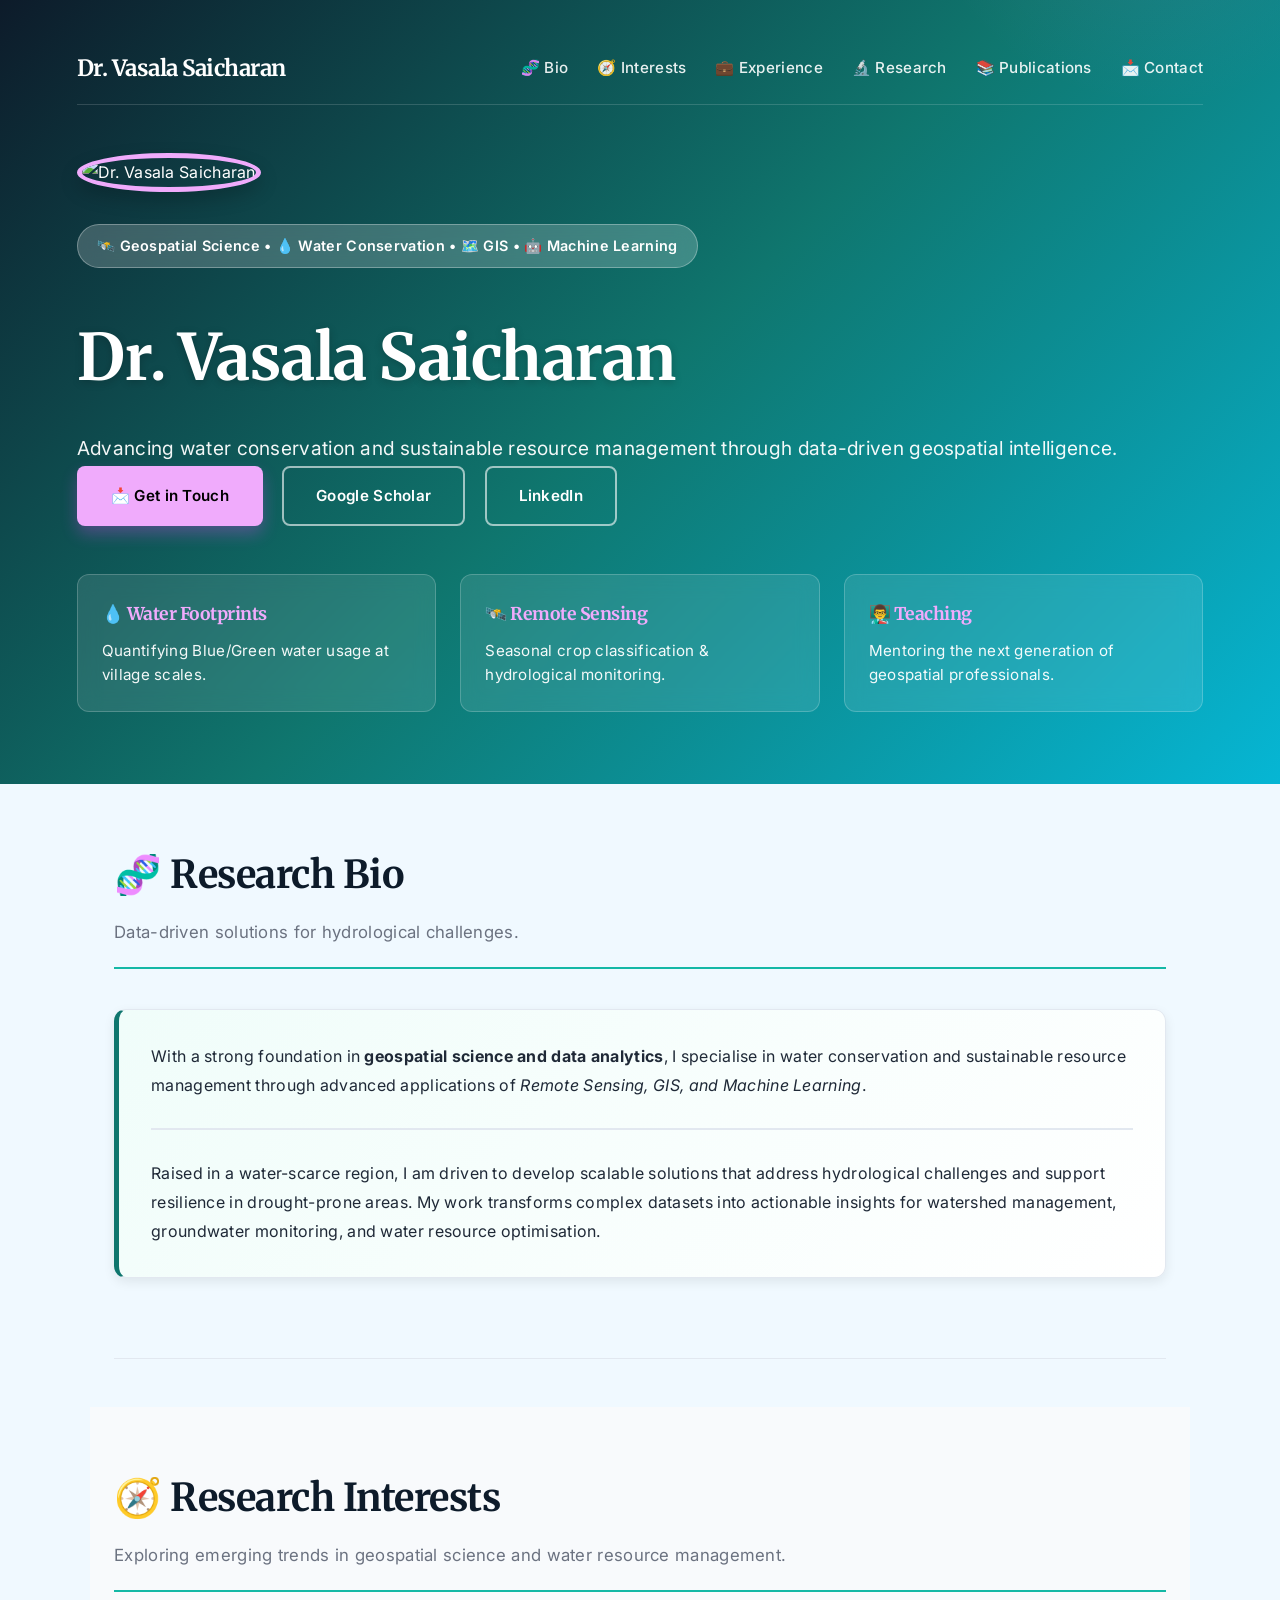
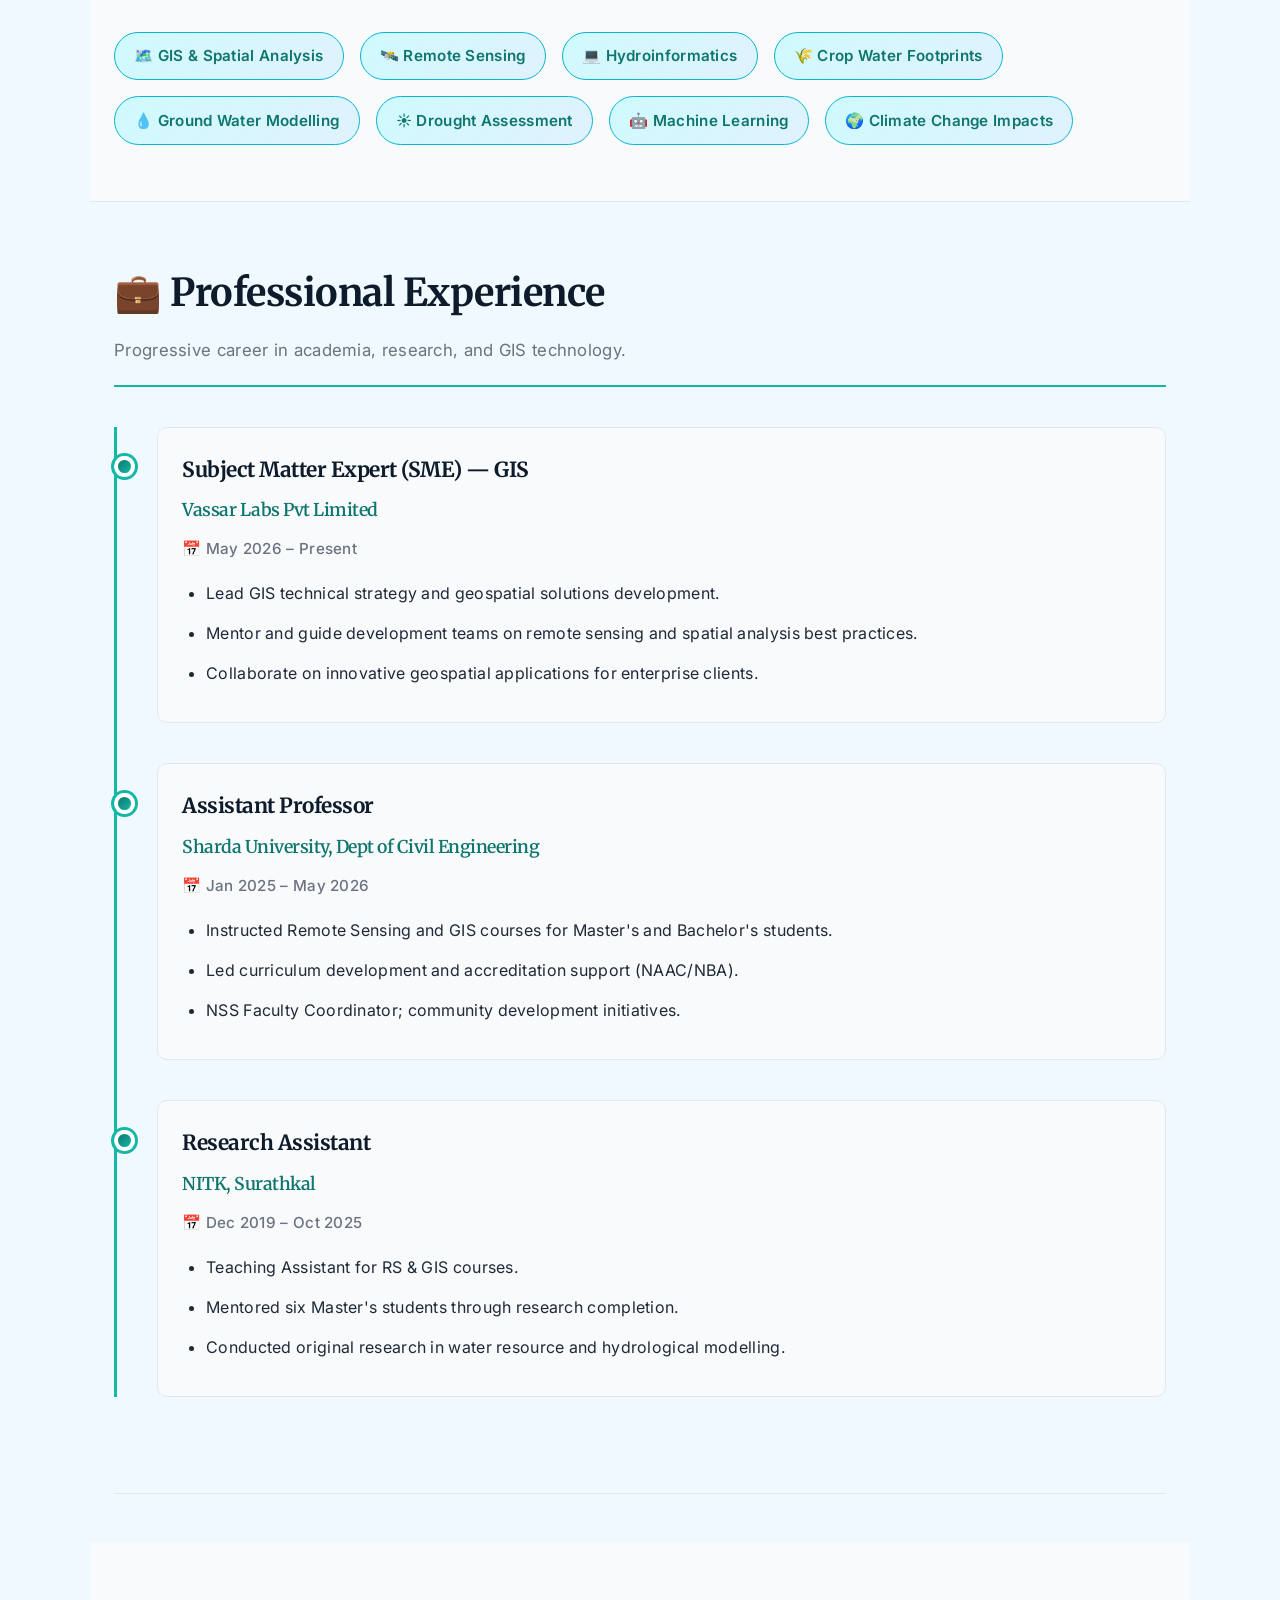
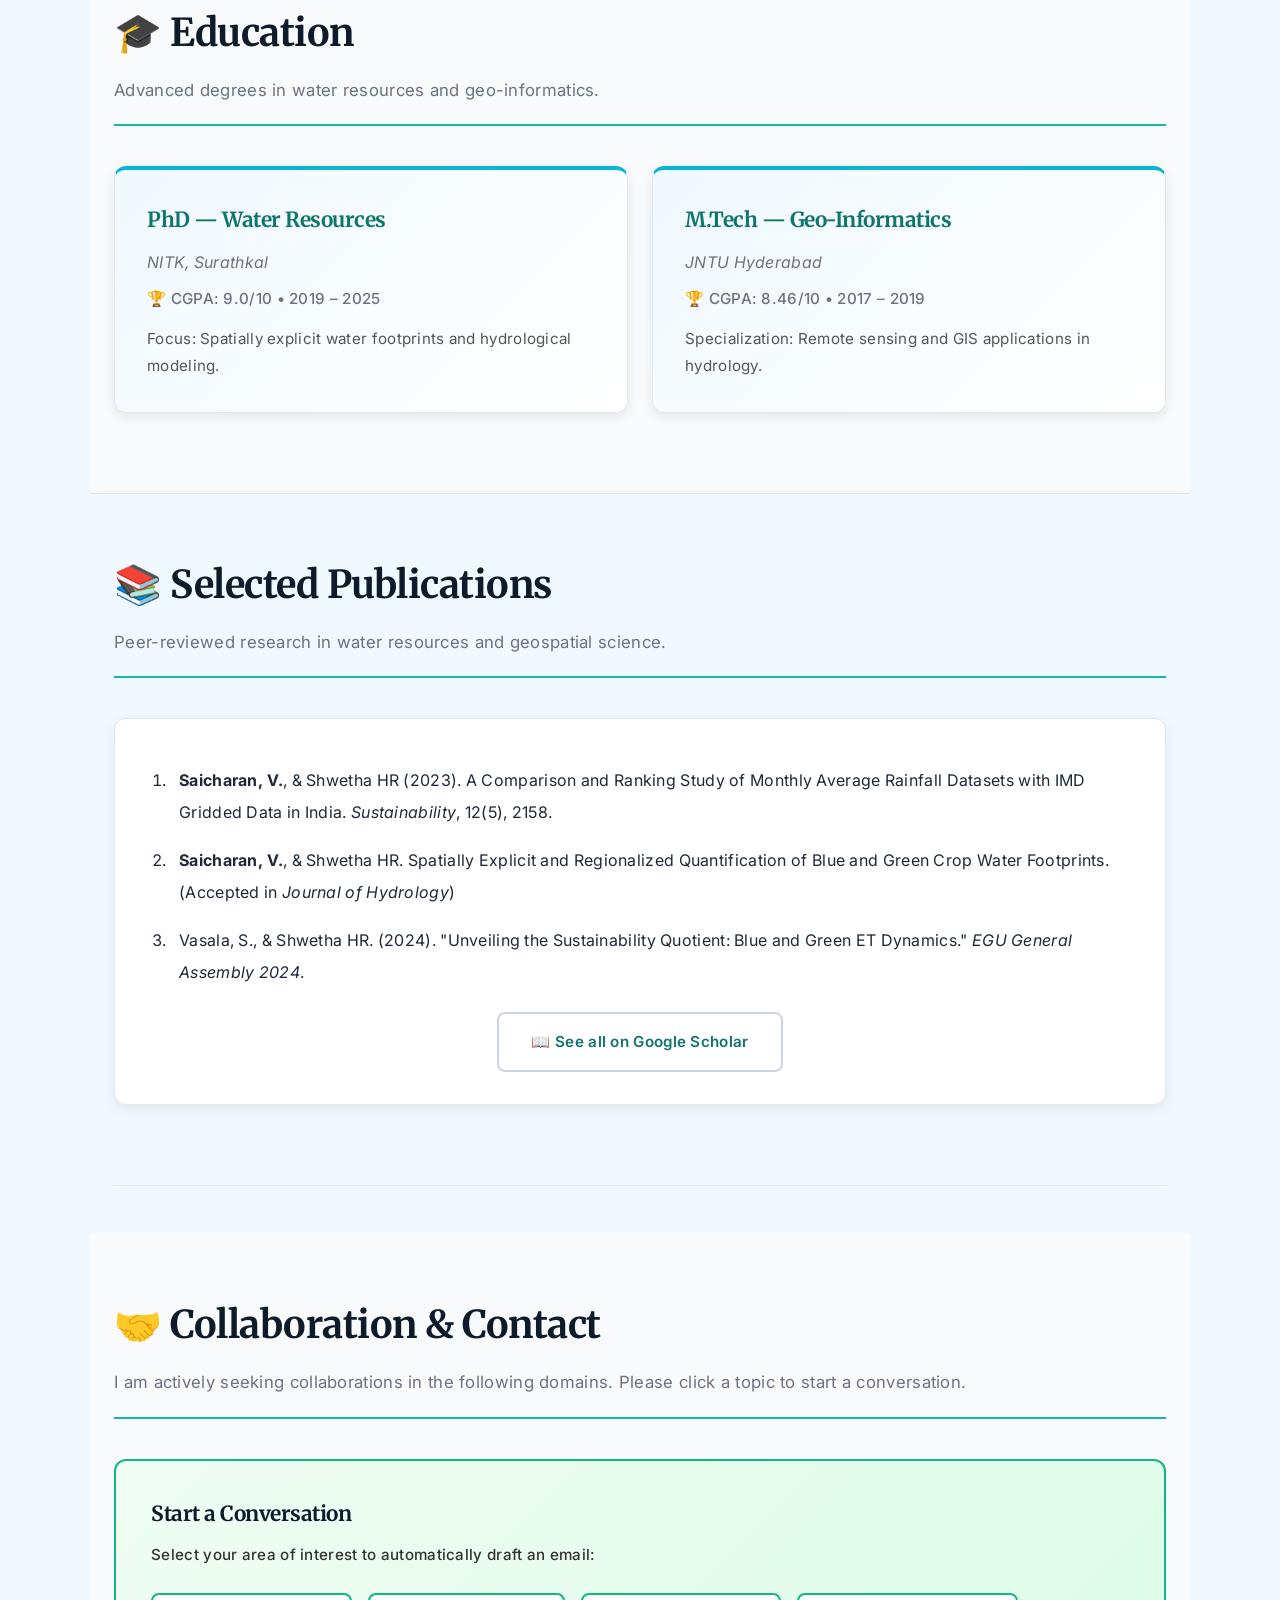
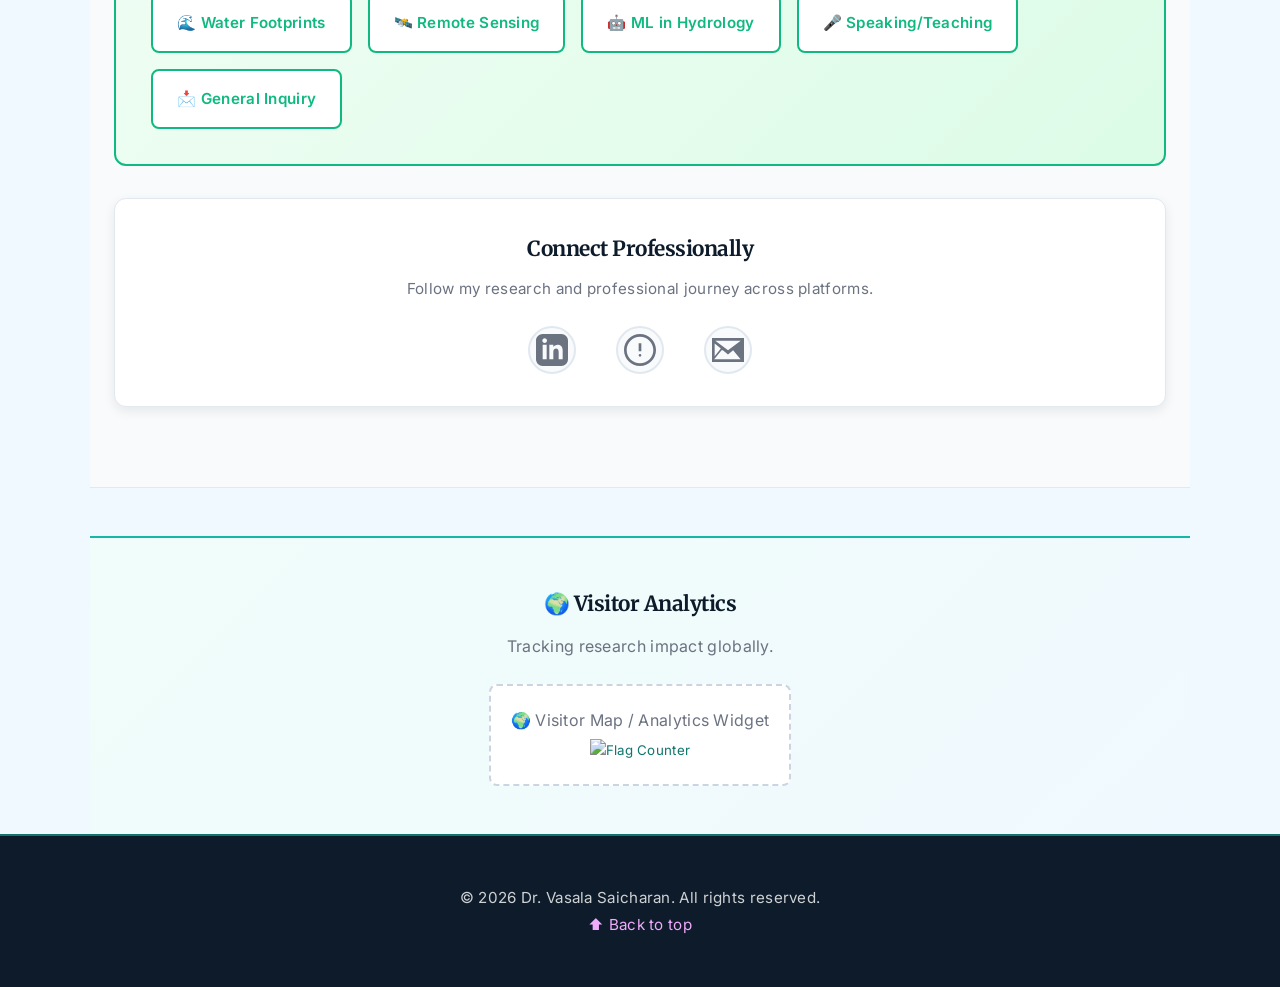
==== commit 6354d38b: "Update employment duration and analytics widget link" ====
--- a/index.html
+++ b/index.html
@@ -138,7 +138,7 @@
             <div class="timeline-content">
                 <h3>Assistant Professor</h3>
                 <h4>Sharda University, Dept of Civil Engineering</h4>
-                <span class="meta">📅 Jan 2025 – Present</span>
+                <span class="meta">📅 Jan 2025 – May 2026</span>
                 <ul>
                   <li>Instructed Remote Sensing and GIS courses for Master's and Bachelor's students.</li>
                   <li>Led curriculum development and accreditation support (NAAC/NBA).</li>
@@ -259,7 +259,7 @@
         <div class="map-placeholder">
              <div style="background: var(--card); padding: 20px; border-radius: 8px; border: 2px dashed var(--border); display: inline-block; color: var(--text-light);">
                 🌍 Visitor Map / Analytics Widget<br>
-                <small>(Configure with flag-counter.com or clustrmaps.com)</small>
+                <small><a href="https://info.flagcounter.com/3e5d"><img src="https://s01.flagcounter.com/count2/3e5d/bg_99FFF5/txt_000000/border_23CC3F/columns_2/maxflags_10/viewers_0/labels_1/pageviews_1/flags_0/percent_0/" alt="Flag Counter" border="0"></a></small>
              </div>
         </div>
       </section>
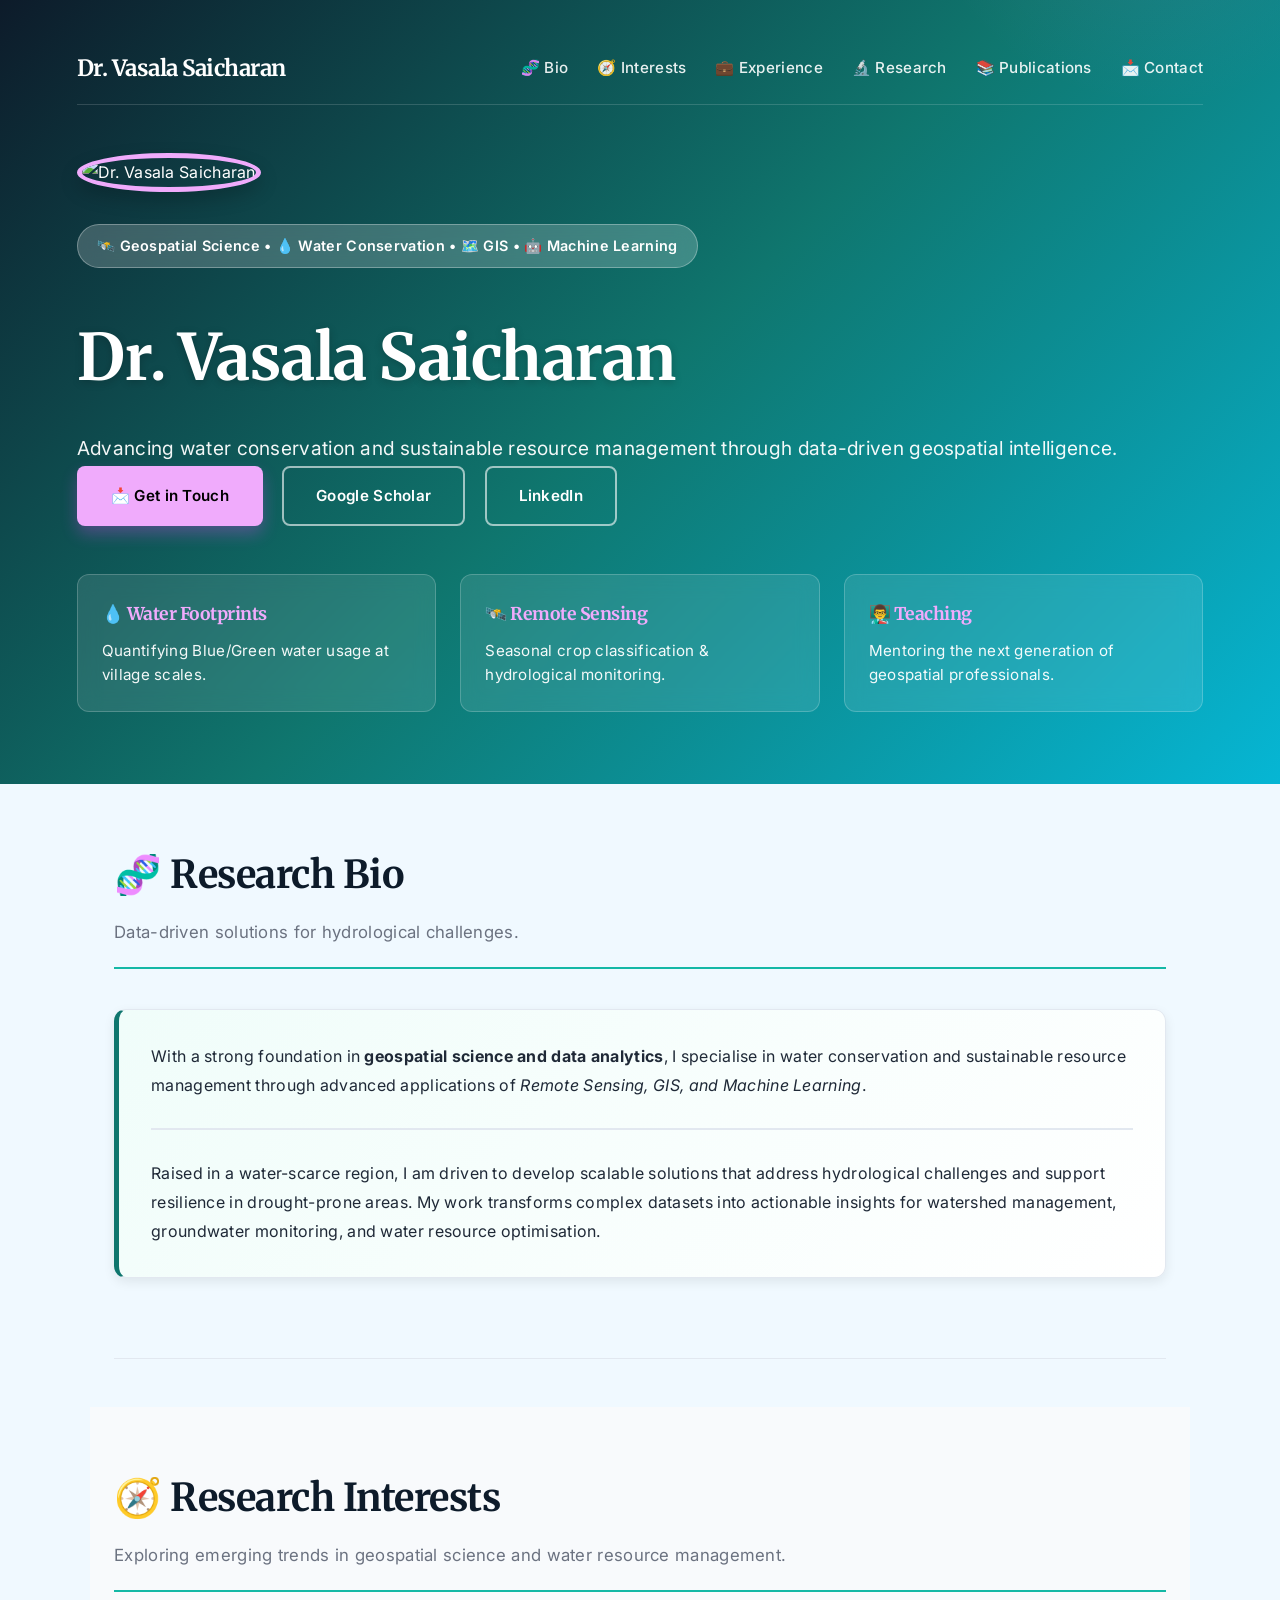
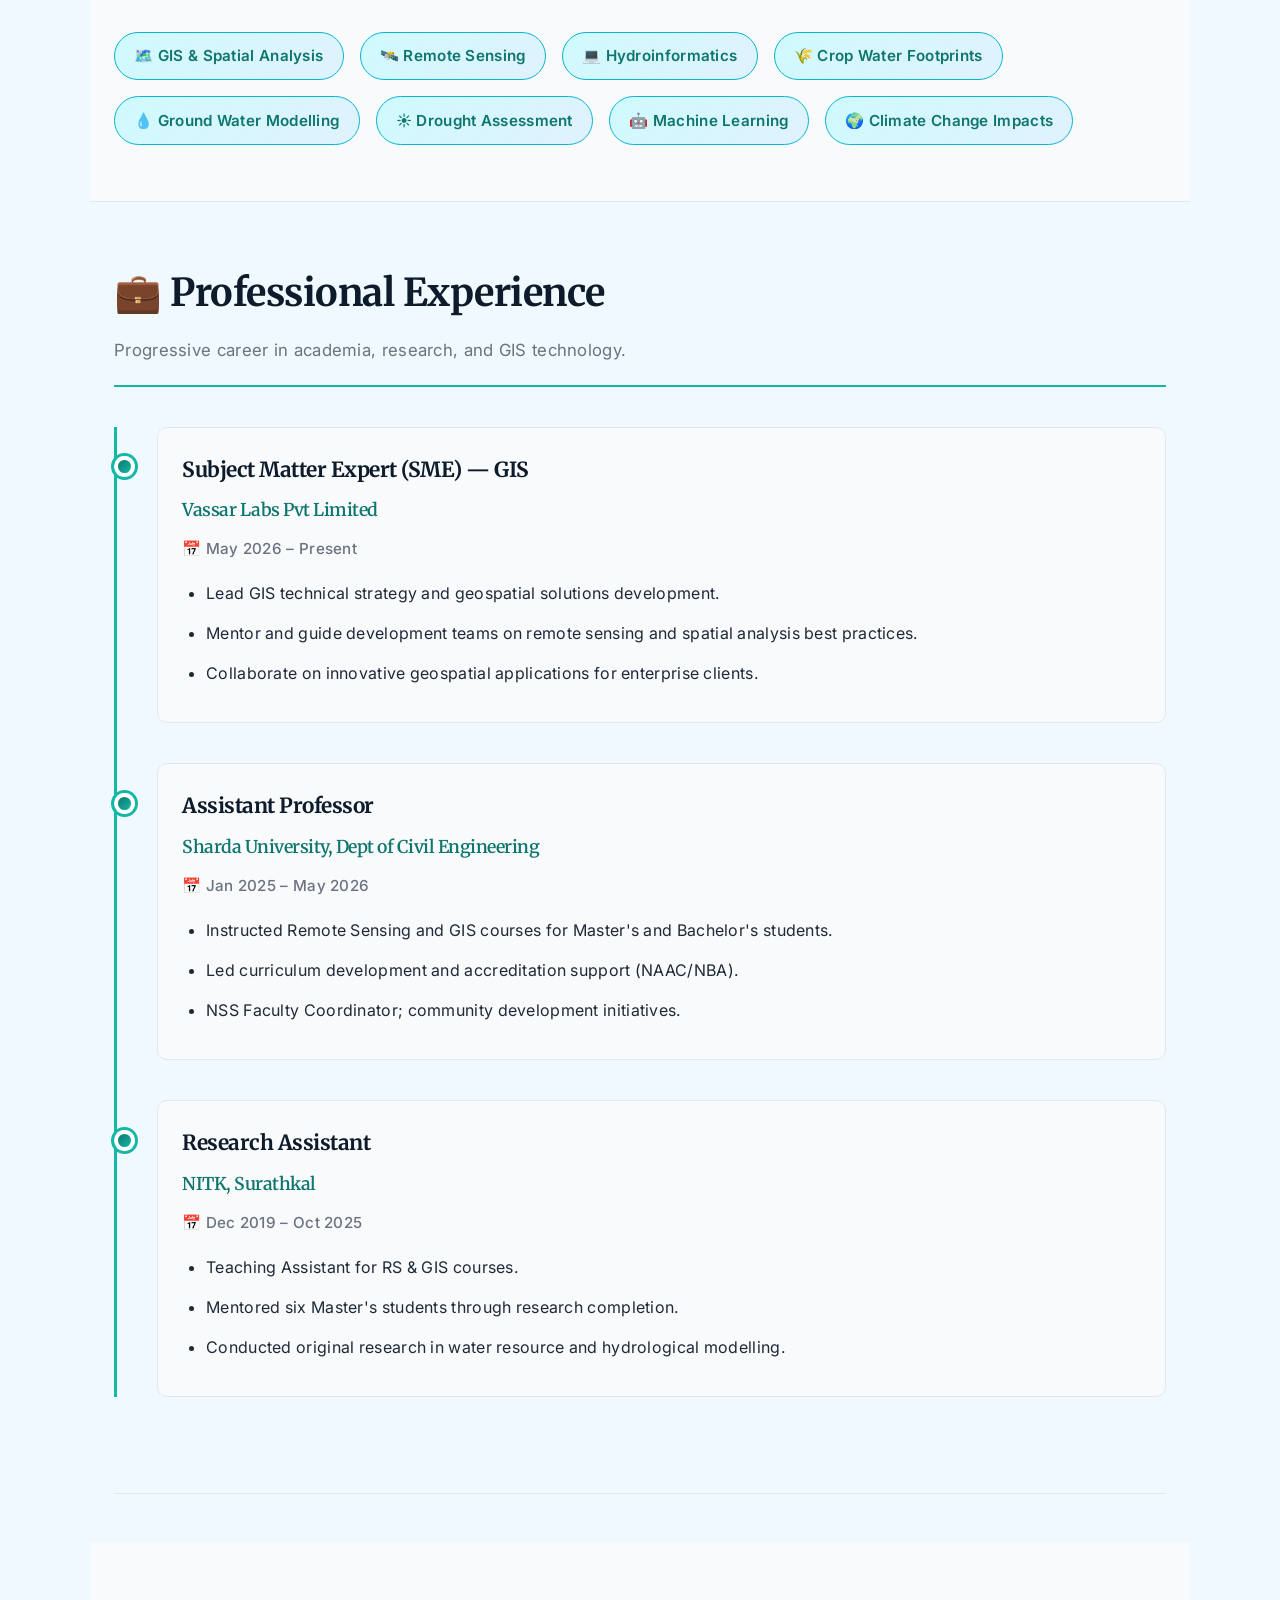
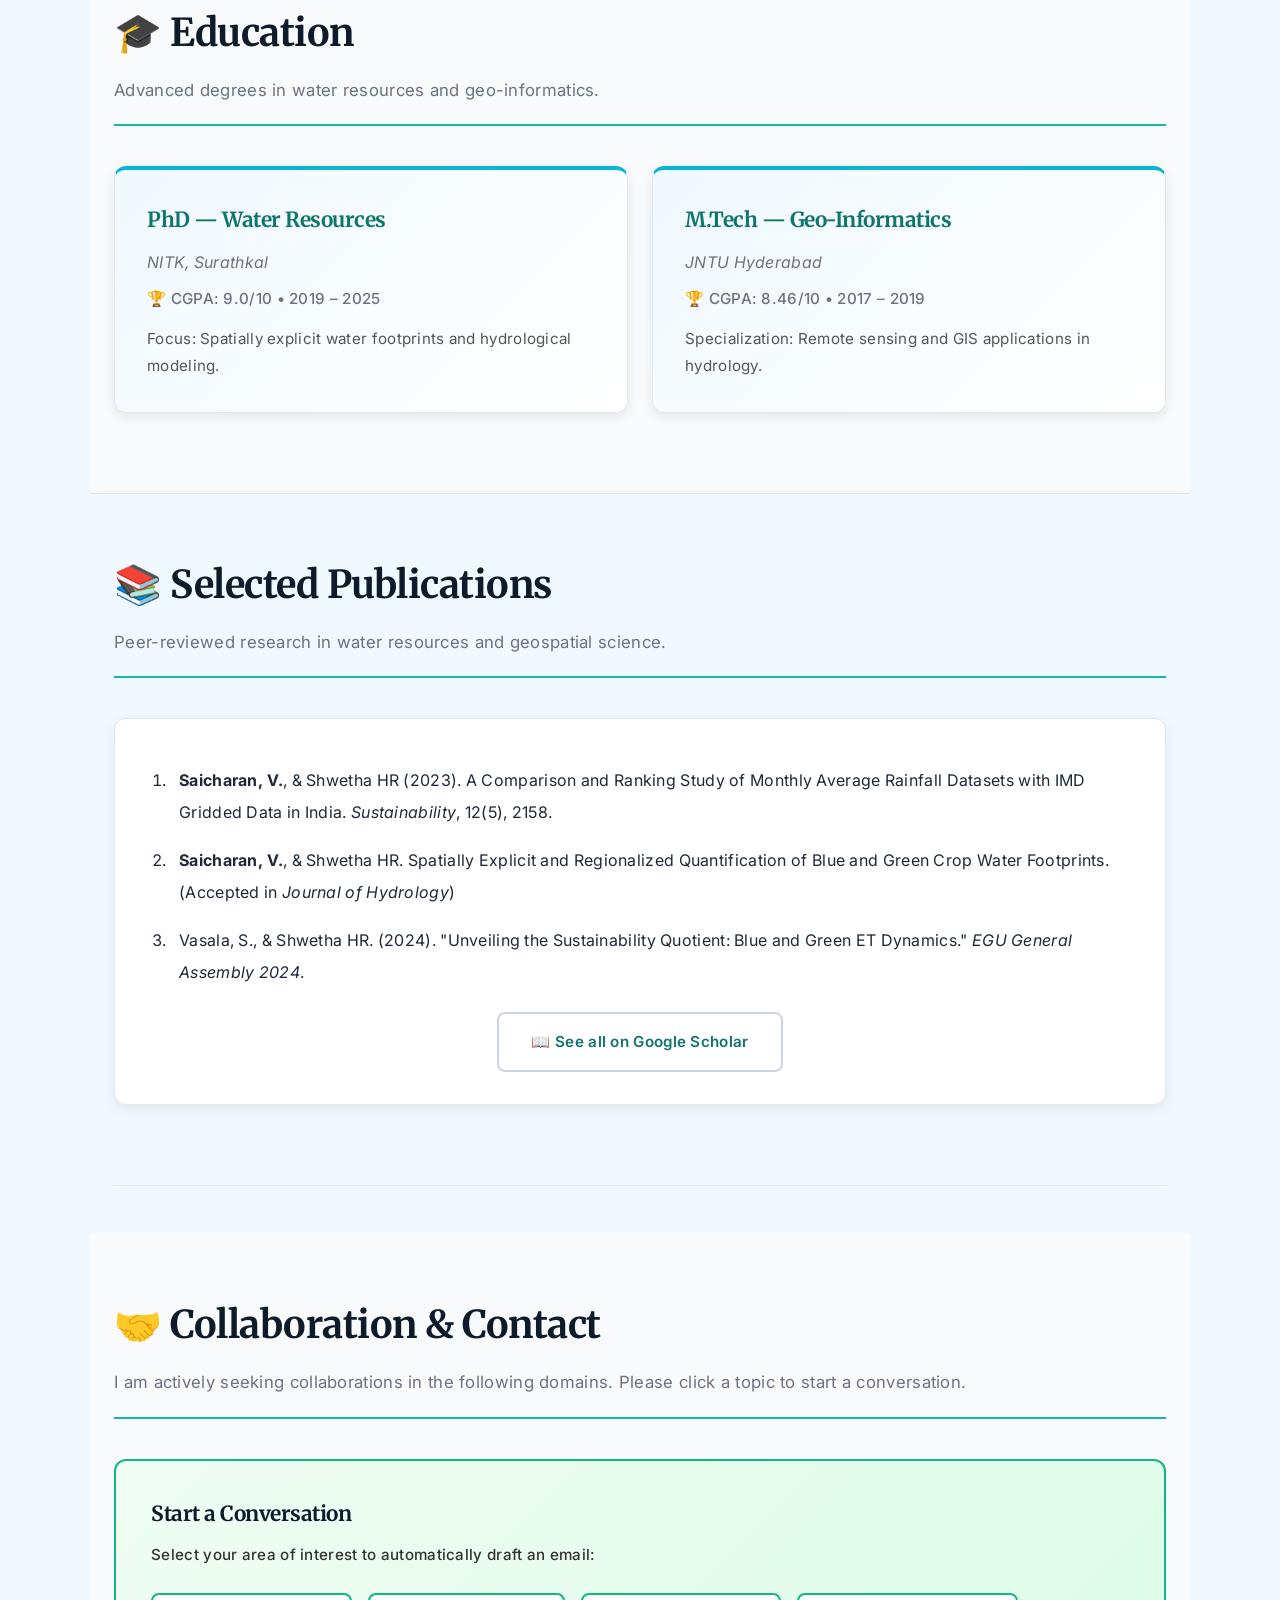
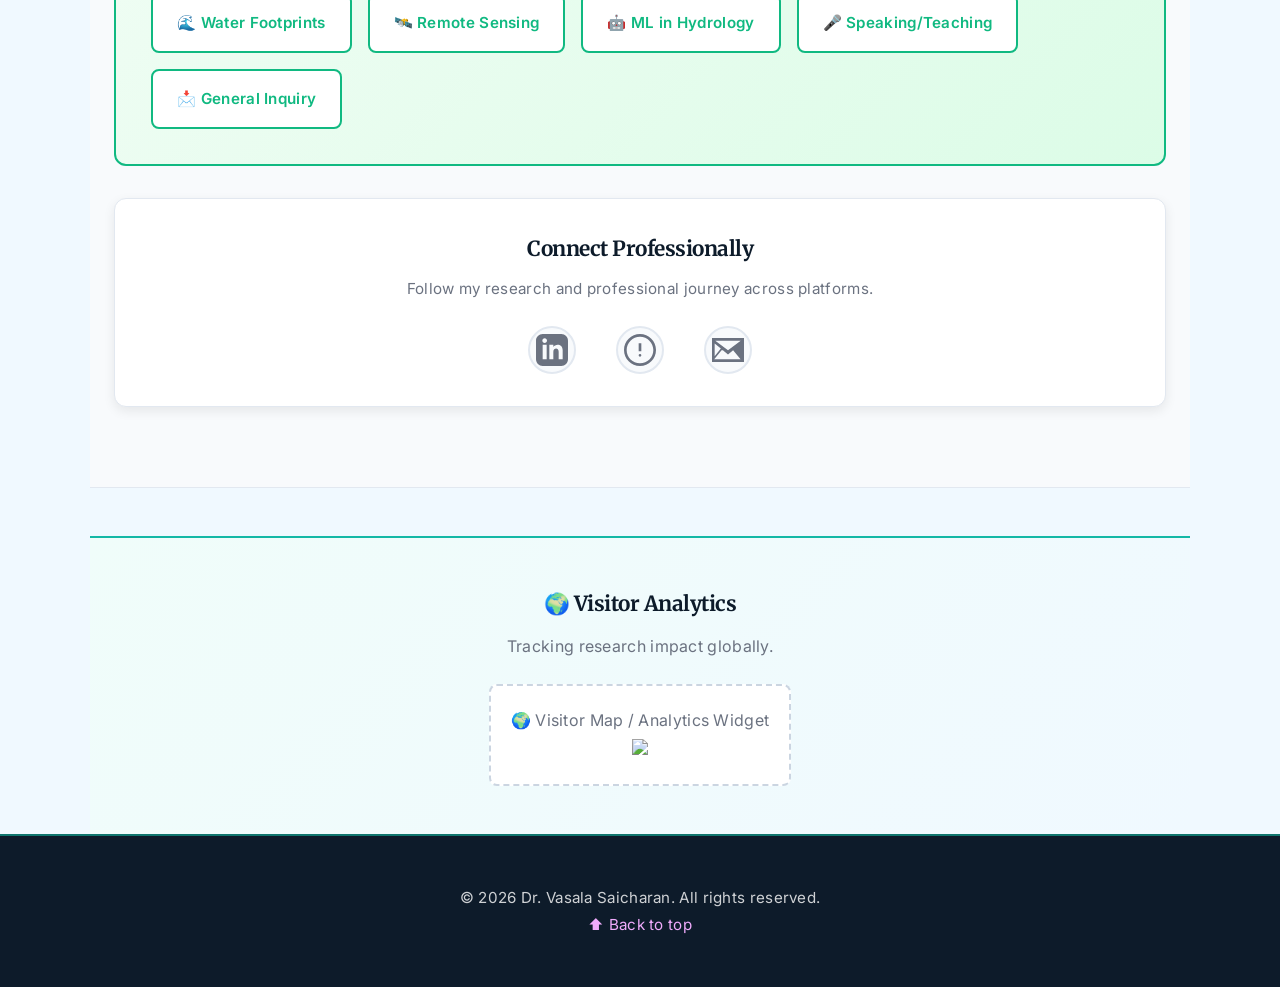
==== commit 6eed504a: "Replace Flag Counter with Visitor Badge widget" ====
--- a/index.html
+++ b/index.html
@@ -259,7 +259,7 @@
         <div class="map-placeholder">
              <div style="background: var(--card); padding: 20px; border-radius: 8px; border: 2px dashed var(--border); display: inline-block; color: var(--text-light);">
                 🌍 Visitor Map / Analytics Widget<br>
-                <small><a href="https://info.flagcounter.com/3e5d"><img src="https://s01.flagcounter.com/count2/3e5d/bg_99FFF5/txt_000000/border_23CC3F/columns_2/maxflags_10/viewers_0/labels_1/pageviews_1/flags_0/percent_0/" alt="Flag Counter" border="0"></a></small>
+                <small><a href="https://visitorbadge.io/status?path=https%3A%2F%2Fsaicharanvasala.github.io%2FDrSaicharan.github.io"><img src="https://api.visitorbadge.io/api/visitors?path=https%3A%2F%2Fsaicharanvasala.github.io%2FDrSaicharan.github.io&label=Viewers&labelColor=%232ccce4&countColor=%23263759" /></a></small>
              </div>
         </div>
       </section>
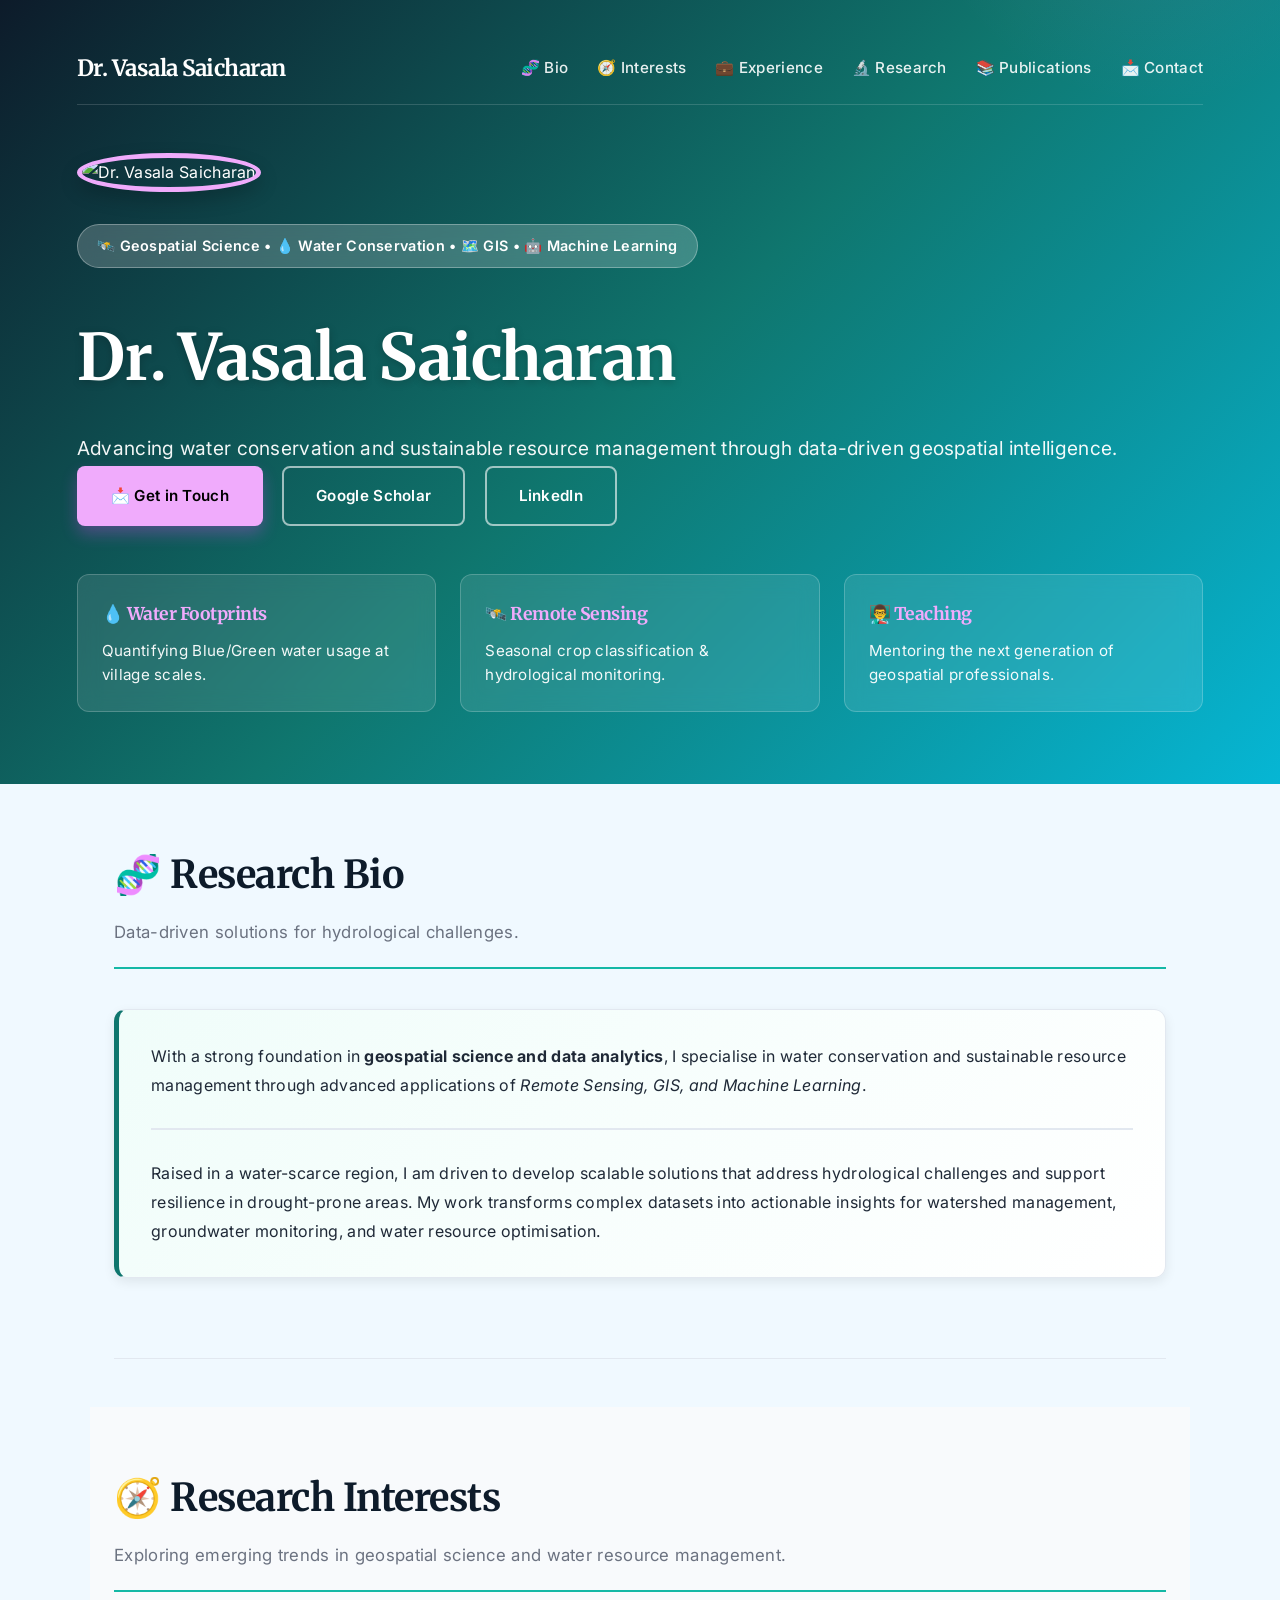
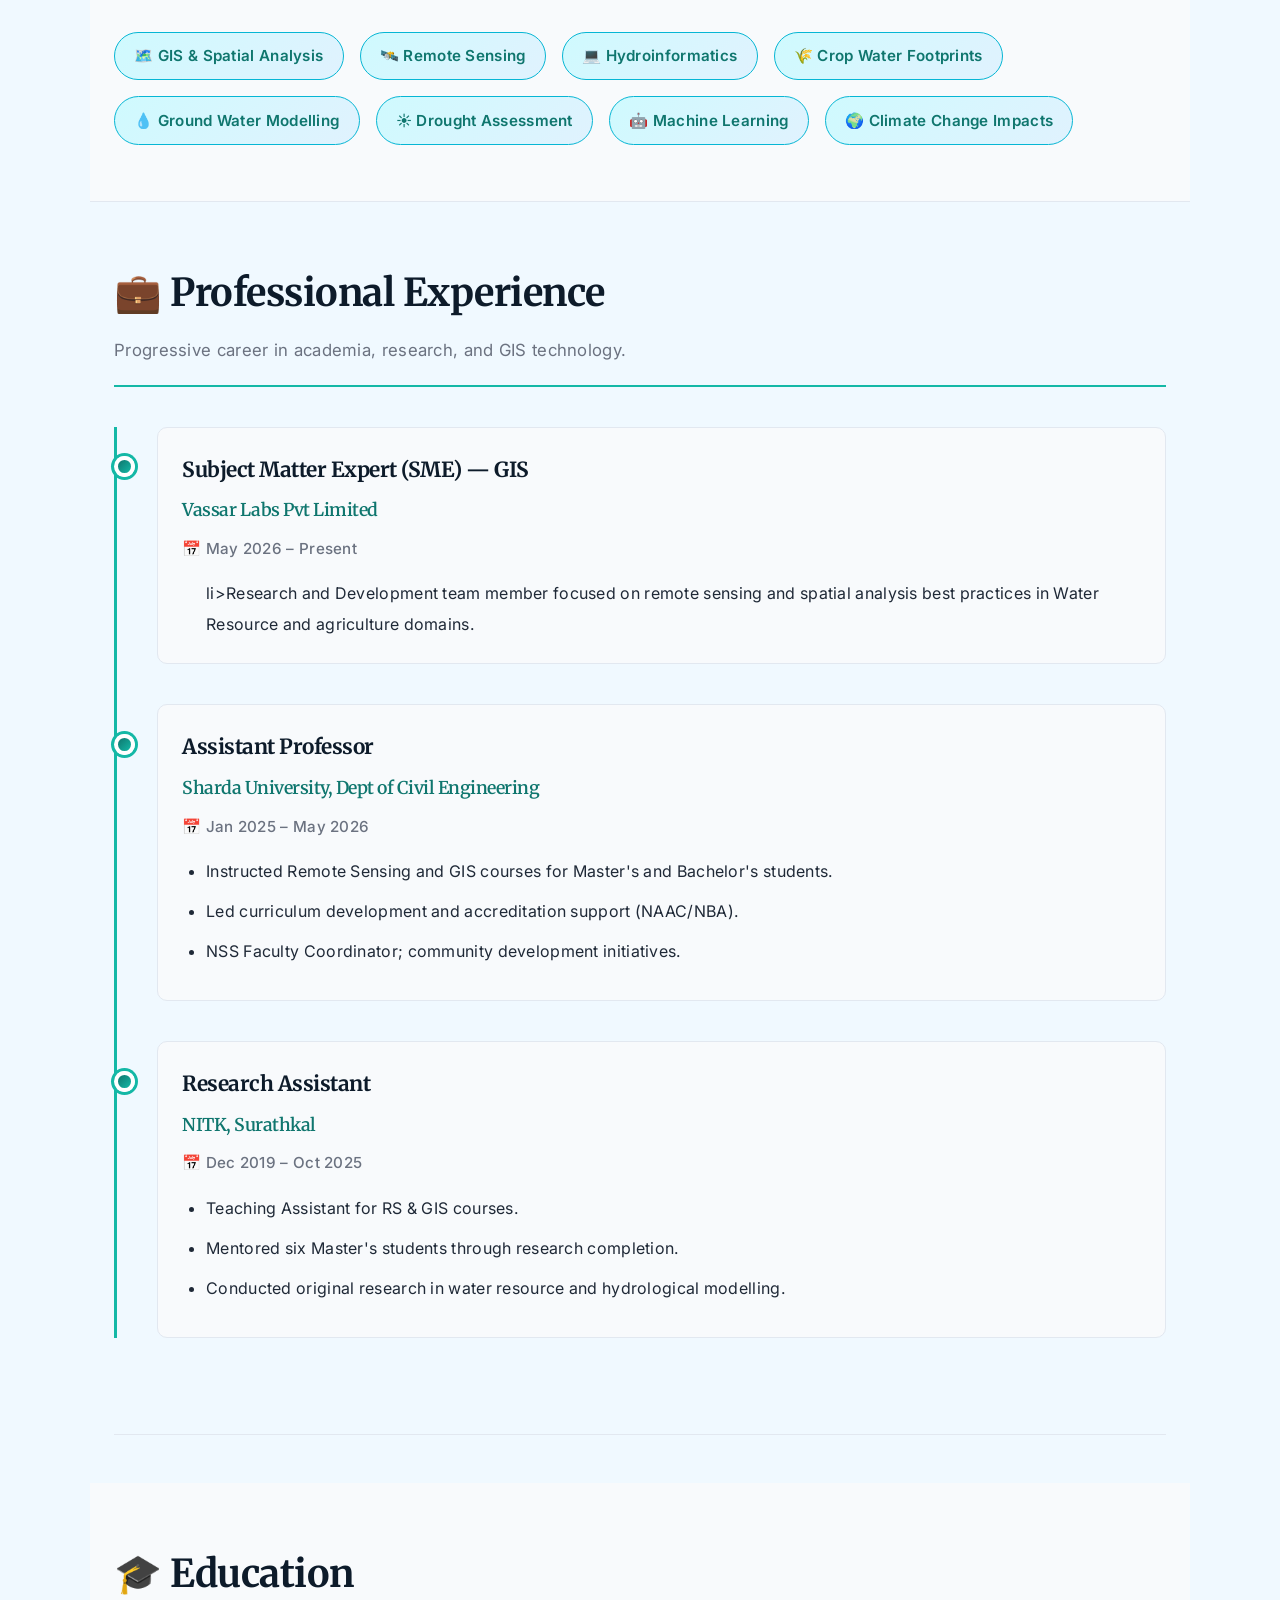
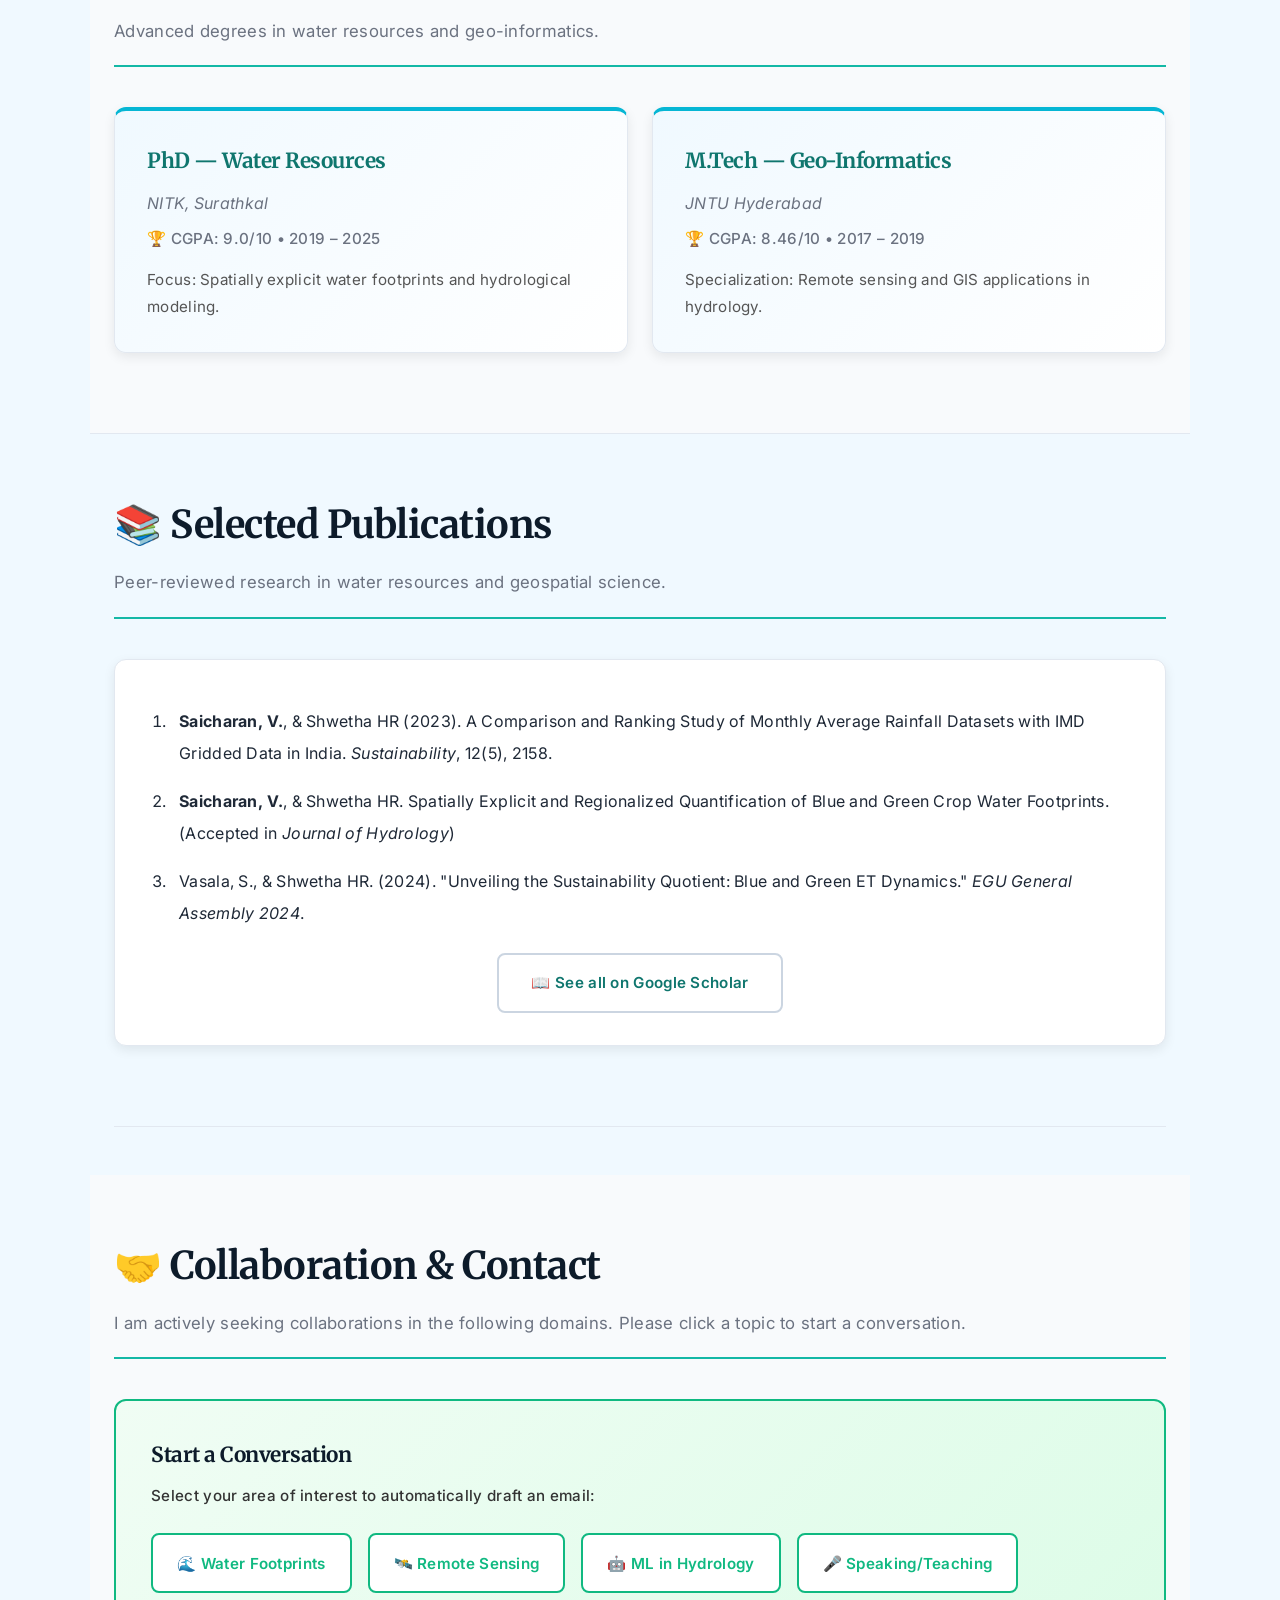
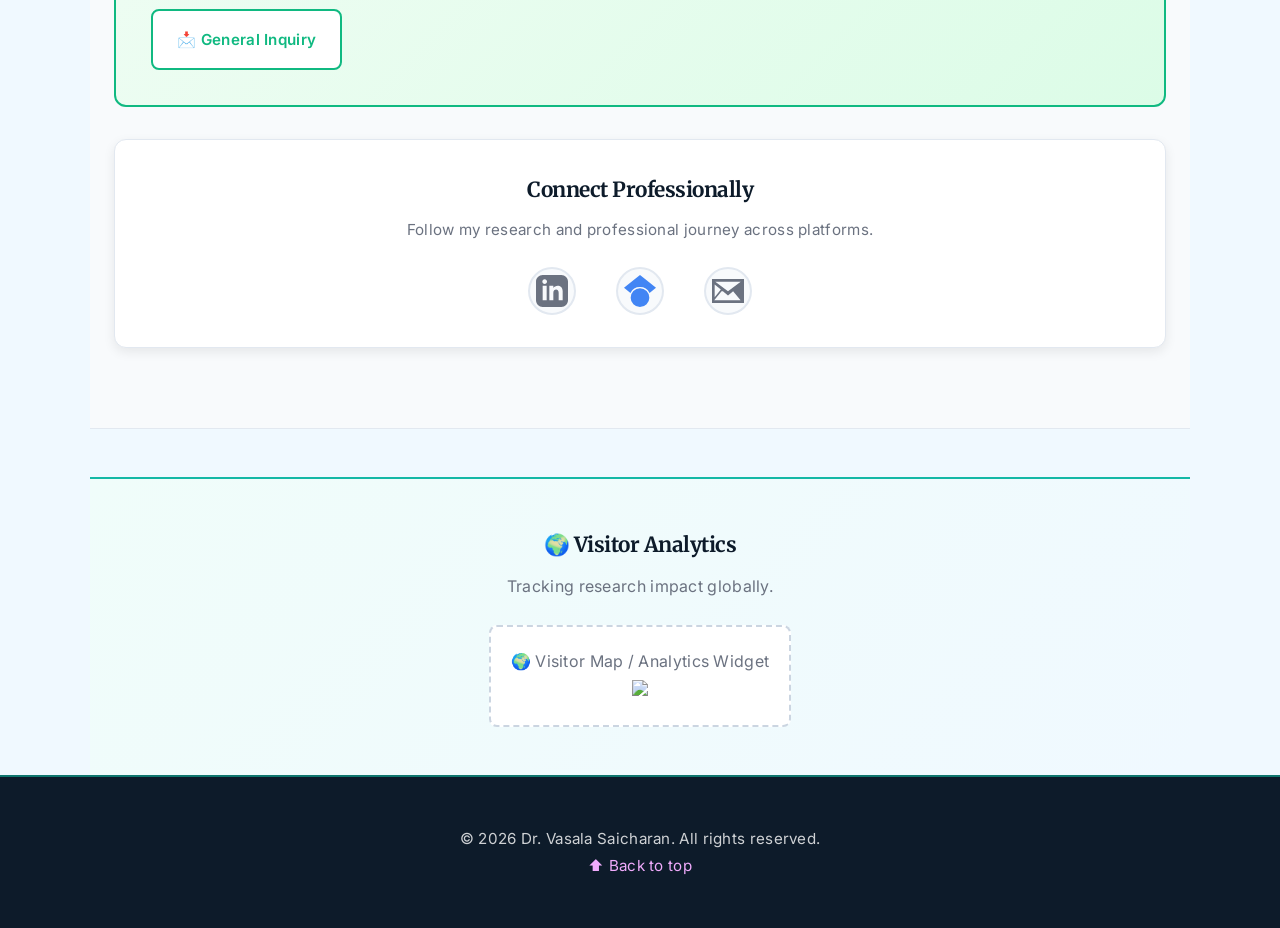
==== commit 1503d09d: "Update job responsibilities and social links" ====
--- a/index.html
+++ b/index.html
@@ -3,7 +3,7 @@
   <head>
     <meta charset="utf-8" />
     <meta name="viewport" content="width=device-width, initial-scale=1" />
-    <title>Dr. Vasala Saicharan | Geospatial Scientist</title>
+    <title>Dr. Vasala Saicharan | Geospatial Enthusiast</title>
     <meta
       name="description"
       content="Dr. Vasala Saicharan — Geospatial science, water conservation, GIS, remote sensing, and machine learning."
@@ -32,7 +32,8 @@
         <!-- Profile Picture -->
         <div class="profile-container">
             <div class="profile-pic-placeholder">
-                <img src="https://ui-avatars.com/api/?name=Vasala+Saicharan&background=0f766e&color=fff&size=200" alt="Dr. Vasala Saicharan" class="profile-img">
+                <img src="https://lh3.googleusercontent.com/d/1uD-lx4gE0bLGsEcPzVCwjGLcaj-jjF1v" alt="Dr. Vasala Saicharan" class="profile-img">
+                <!-- <img src="https://ui-avatars.com/api/? name=Vasala+Saicharan&background=0f766e&color=fff&size=200" alt="Dr. Vasala Saicharan" class="profile-img"> -->
             </div>
         </div>
         
@@ -127,9 +128,7 @@
                 <h4>Vassar Labs Pvt Limited</h4>
                 <span class="meta">📅 May 2026 – Present</span>
                 <ul>
-                  <li>Lead GIS technical strategy and geospatial solutions development.</li>
-                  <li>Mentor and guide development teams on remote sensing and spatial analysis best practices.</li>
-                  <li>Collaborate on innovative geospatial applications for enterprise clients.</li>
+                  li>Research and Development team member focused on remote sensing and spatial analysis best practices in Water Resource and agriculture domains.</li>
                 </ul>
             </div>
           </div>
@@ -240,9 +239,10 @@
                     <a href="https://www.linkedin.com/in/vasala-saicharan/" target="_blank" class="social-link" title="LinkedIn">
                         <svg viewBox="0 0 24 24" fill="currentColor" width="32" height="32"><path d="M19 0h-14c-2.761 0-5 2.239-5 5v14c0 2.761 2.239 5 5 5h14c2.762 0 5-2.239 5-5v-14c0-2.761-2.238-5-5-5zm-11 19h-3v-11h3v11zm-1.5-12.268c-.966 0-1.75-.79-1.75-1.764s.784-1.764 1.75-1.764 1.75.79 1.75 1.764-.783 1.764-1.75 1.764zm13.5 12.268h-3v-5.604c0-3.368-4-3.113-4 0v5.604h-3v-11h3v1.765c1.396-2.586 7-2.777 7 2.476v6.759z"/></svg>
                     </a>
-                    <a href="https://scholar.google.com/citations?user=fa0S0s4AAAAJ&hl=en&oi=sra" target="_blank" class="social-link" title="Google Scholar">
-                        <svg viewBox="0 0 24 24" fill="currentColor" width="32" height="32"><path d="M12 0C5.371 0 0 5.373 0 12s5.371 12 12 12 12-5.373 12-12-5.371-12-12-12zm0 22C6.477 22 2 17.523 2 12S6.477 2 12 2s10 4.477 10 10-4.477 10-10 10zm-1-15h2v6h-2zm1 8c-.55 0-1 .45-1 1s.45 1 1 1 1-.45 1-1-.45-1-1-1z"/></svg>
+                   <a href="https://google.com" target="_blank" class="social-link" title="Google Scholar">
+                       <svg viewBox="0 0 24 24" fill="#4285F4" width="32" height="32" xmlns="http://w3.org"><path d="M12 24a7 7 0 1 1 0-14 7 7 0 0 1 0 14zm0-24L0 9.5l4.838 3.94A8 8 0 0 1 12 9a8 8 0 0 1 7.162 4.44L24 9.5z"/></svg>
                     </a>
+
                     <a href="mailto:saicharanvasala@gmail.com" class="social-link" title="Email">
                         <svg viewBox="0 0 24 24" fill="currentColor" width="32" height="32"><path d="M0 3v18h24v-18h-24zm6.623 7.929l-4.623 5.712v-9.458l4.623 3.746zm-4.141-5.929h19.035l-9.517 7.191-9.518-7.191zm5.694 7.188l3.824 3.099 3.83-3.104 5.612 6.817h-19.779l5.513-6.812z"/></svg>
                     </a>
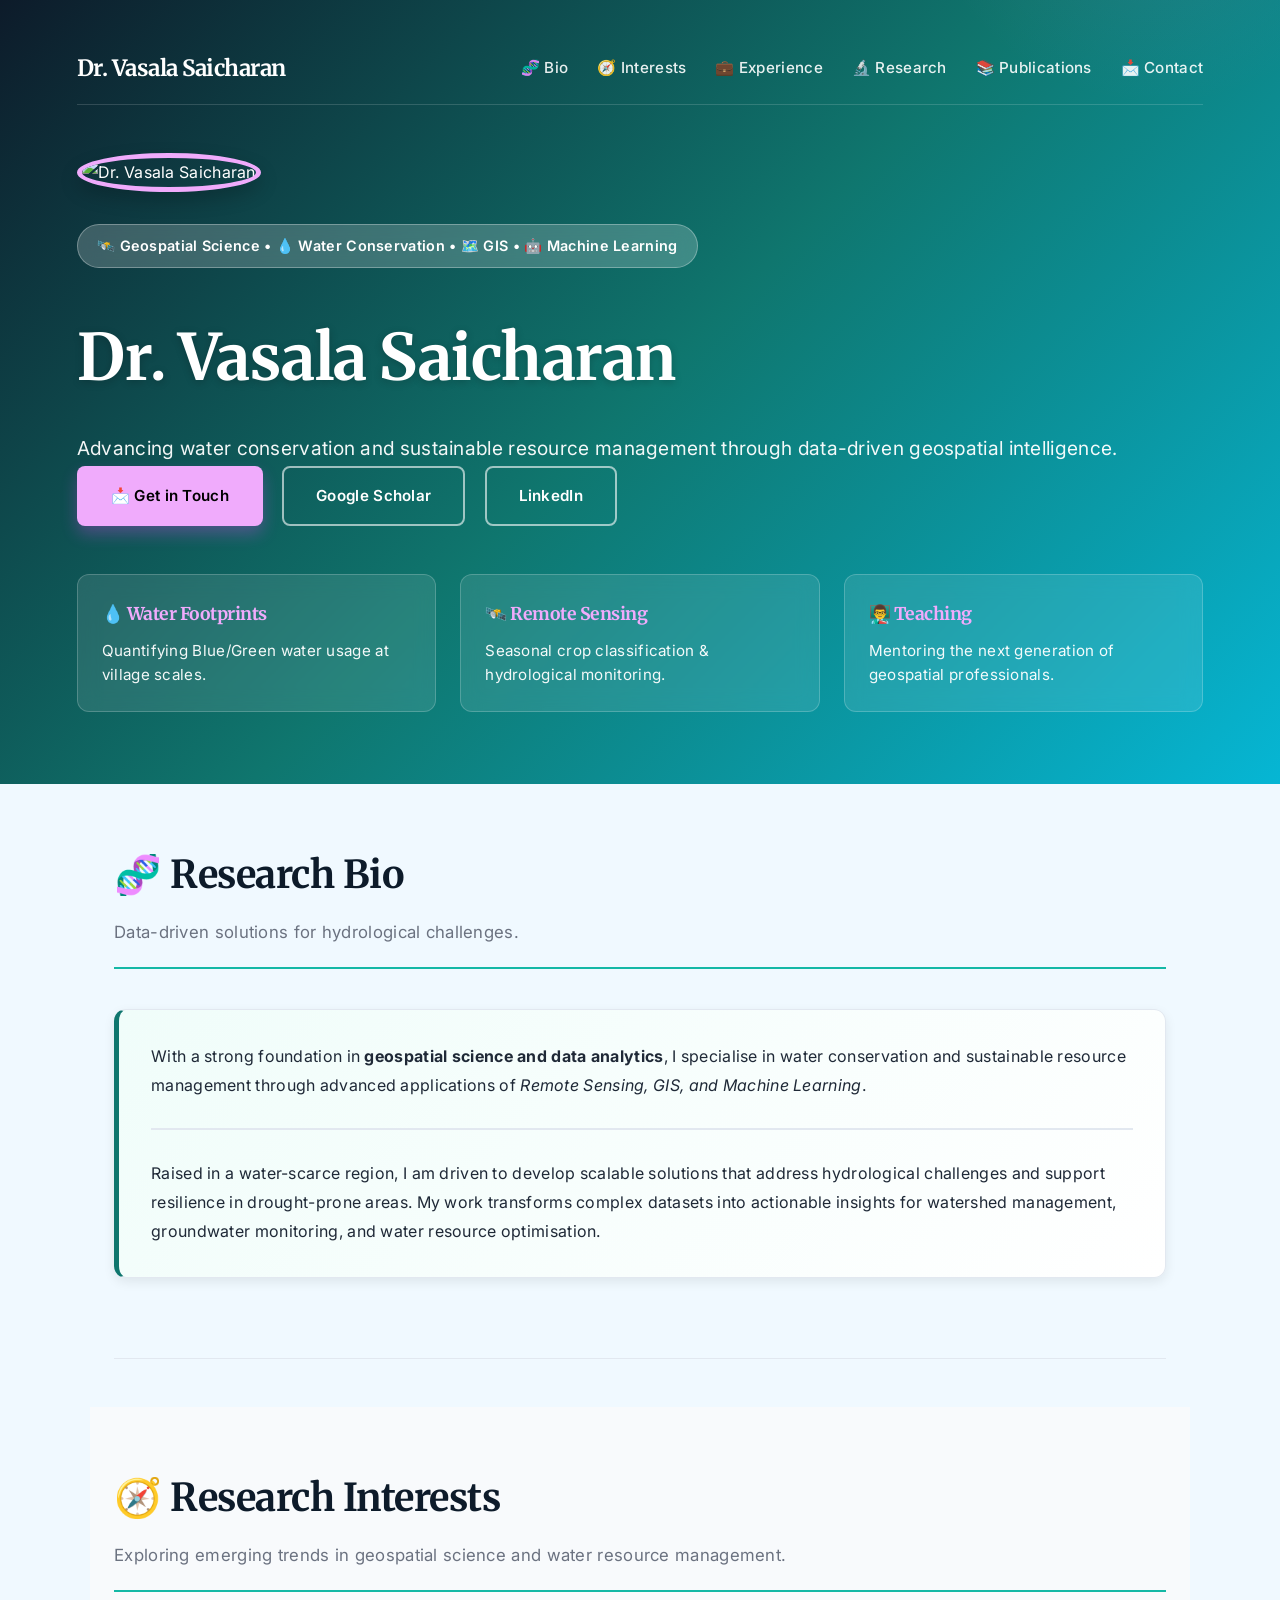
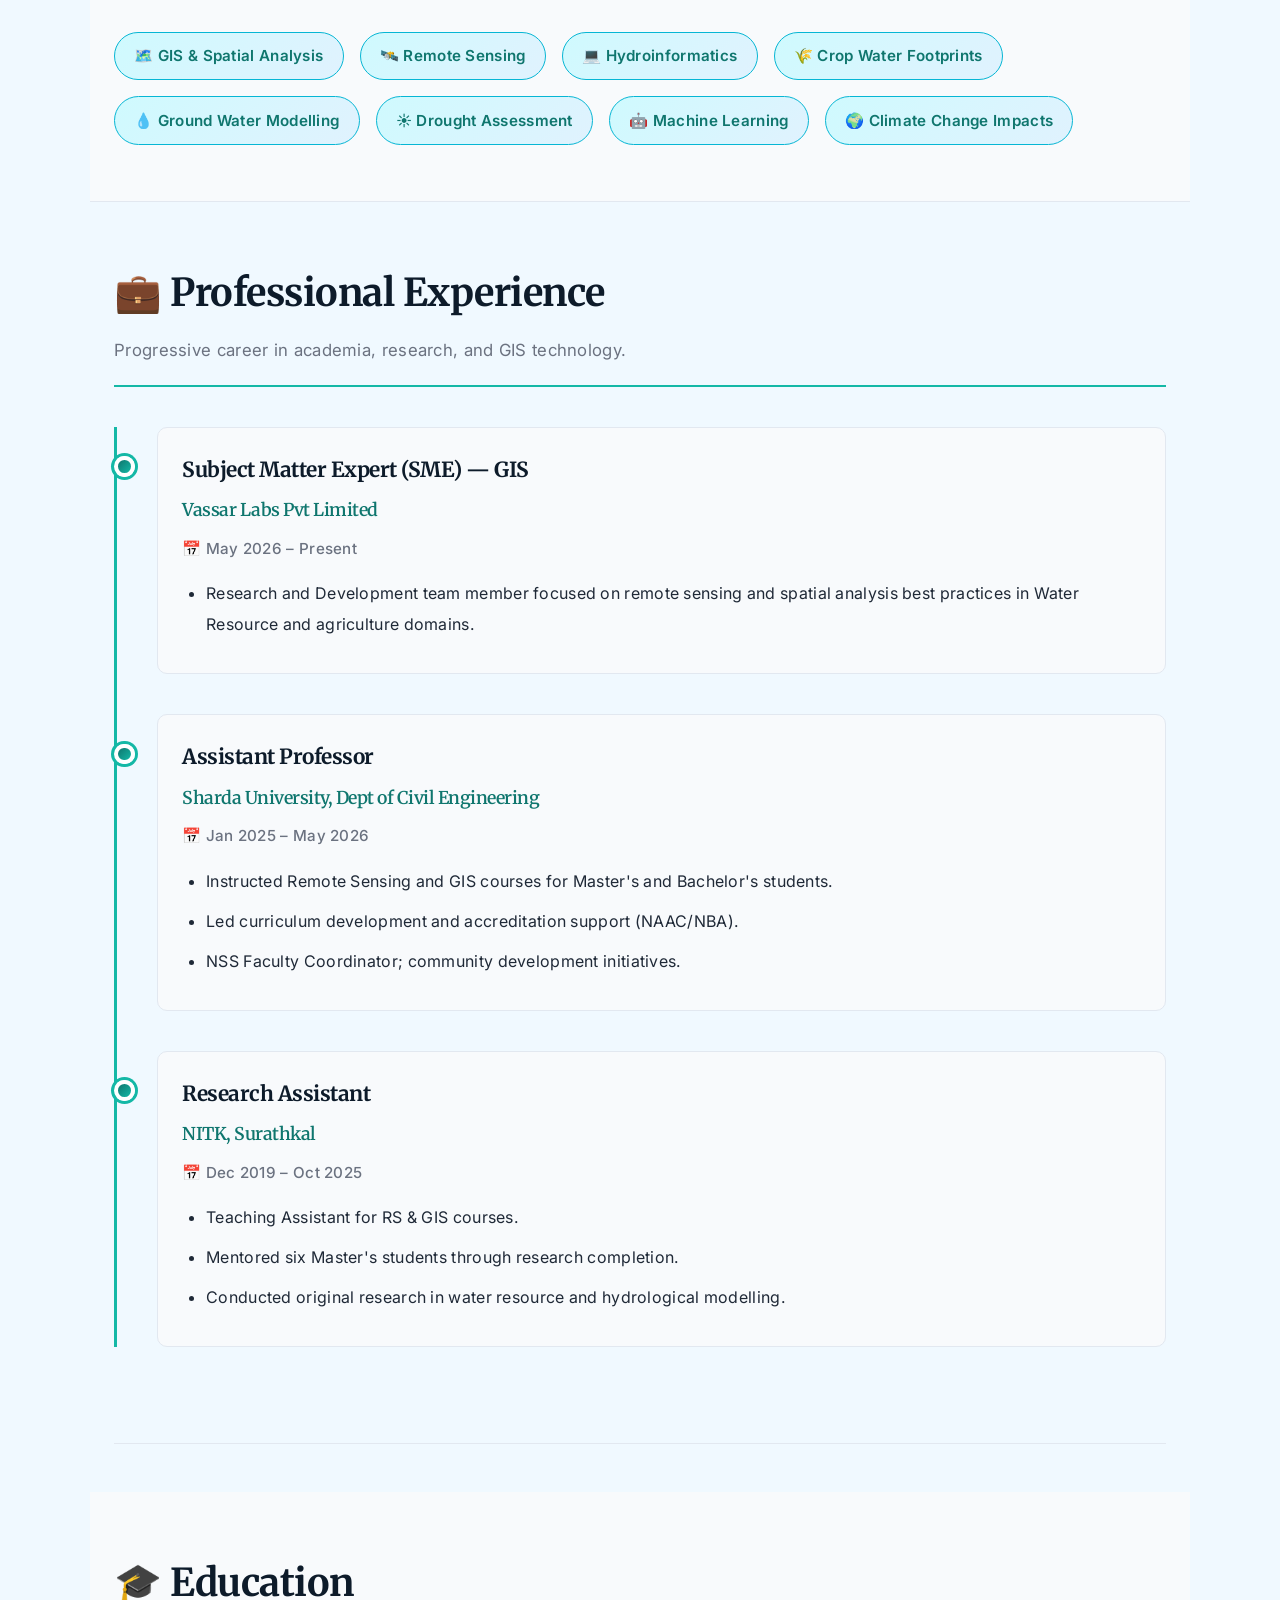
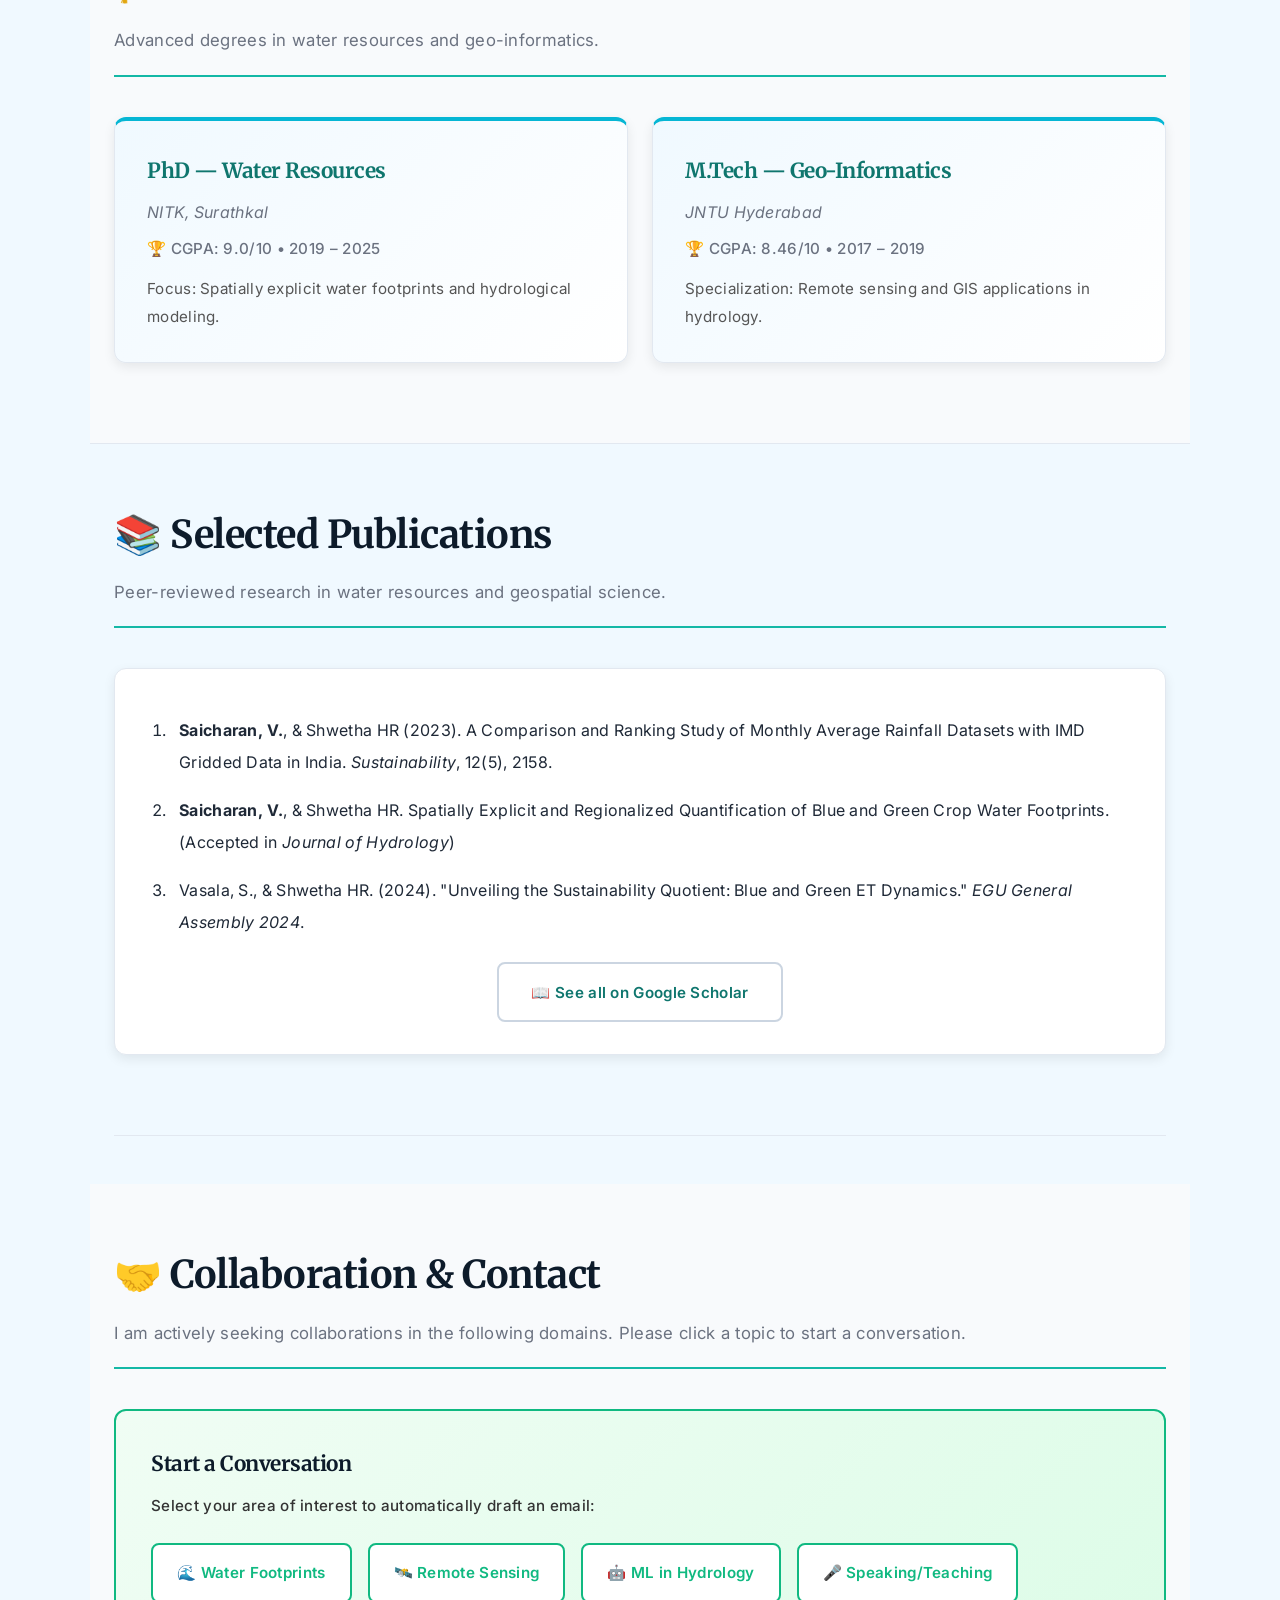
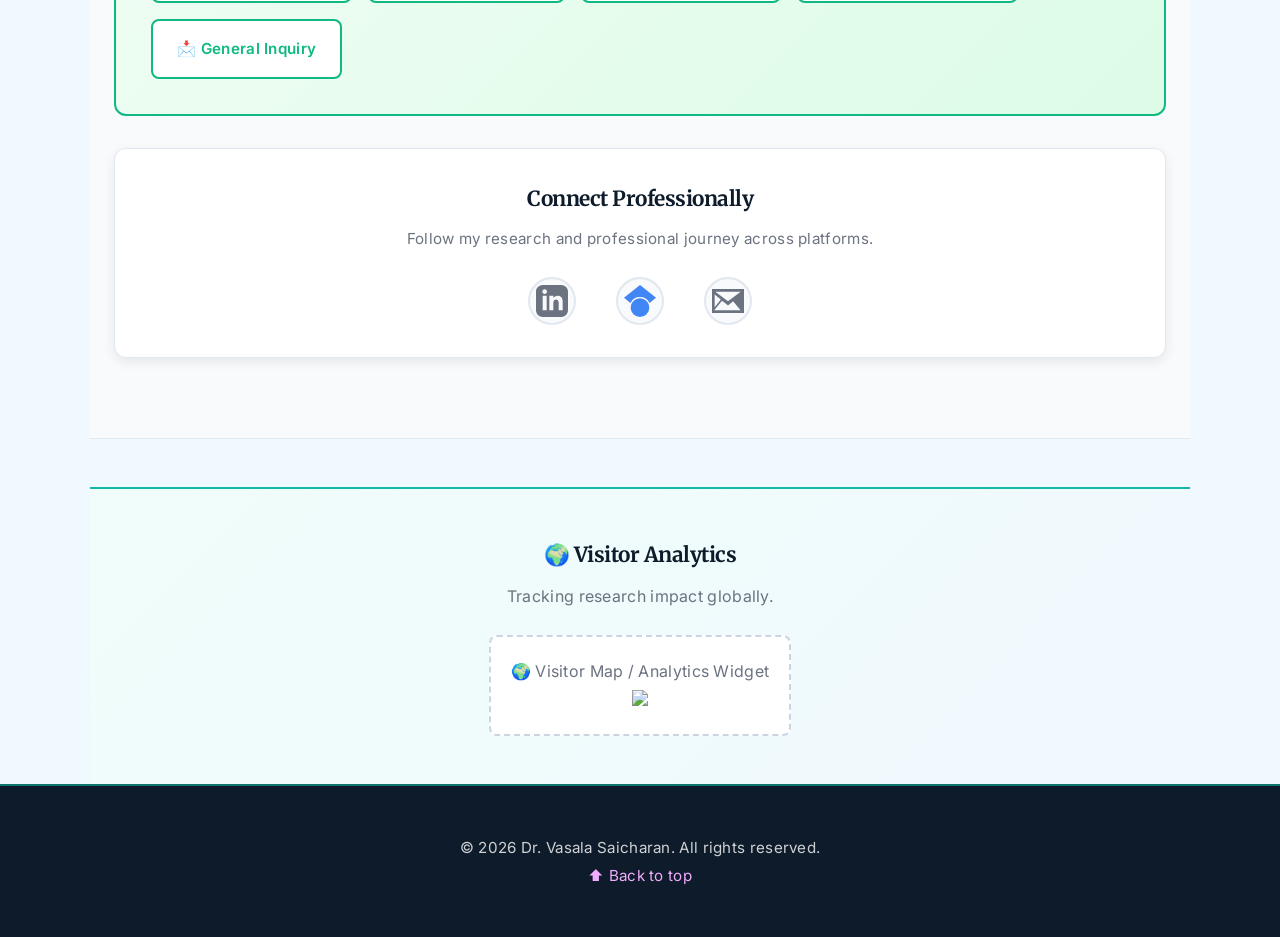
==== commit 6fd8c0e9: "Update index.html" ====
--- a/index.html
+++ b/index.html
@@ -128,7 +128,7 @@
                 <h4>Vassar Labs Pvt Limited</h4>
                 <span class="meta">📅 May 2026 – Present</span>
                 <ul>
-                  li>Research and Development team member focused on remote sensing and spatial analysis best practices in Water Resource and agriculture domains.</li>
+                  <li>Research and Development team member focused on remote sensing and spatial analysis best practices in Water Resource and agriculture domains.</li>
                 </ul>
             </div>
           </div>
